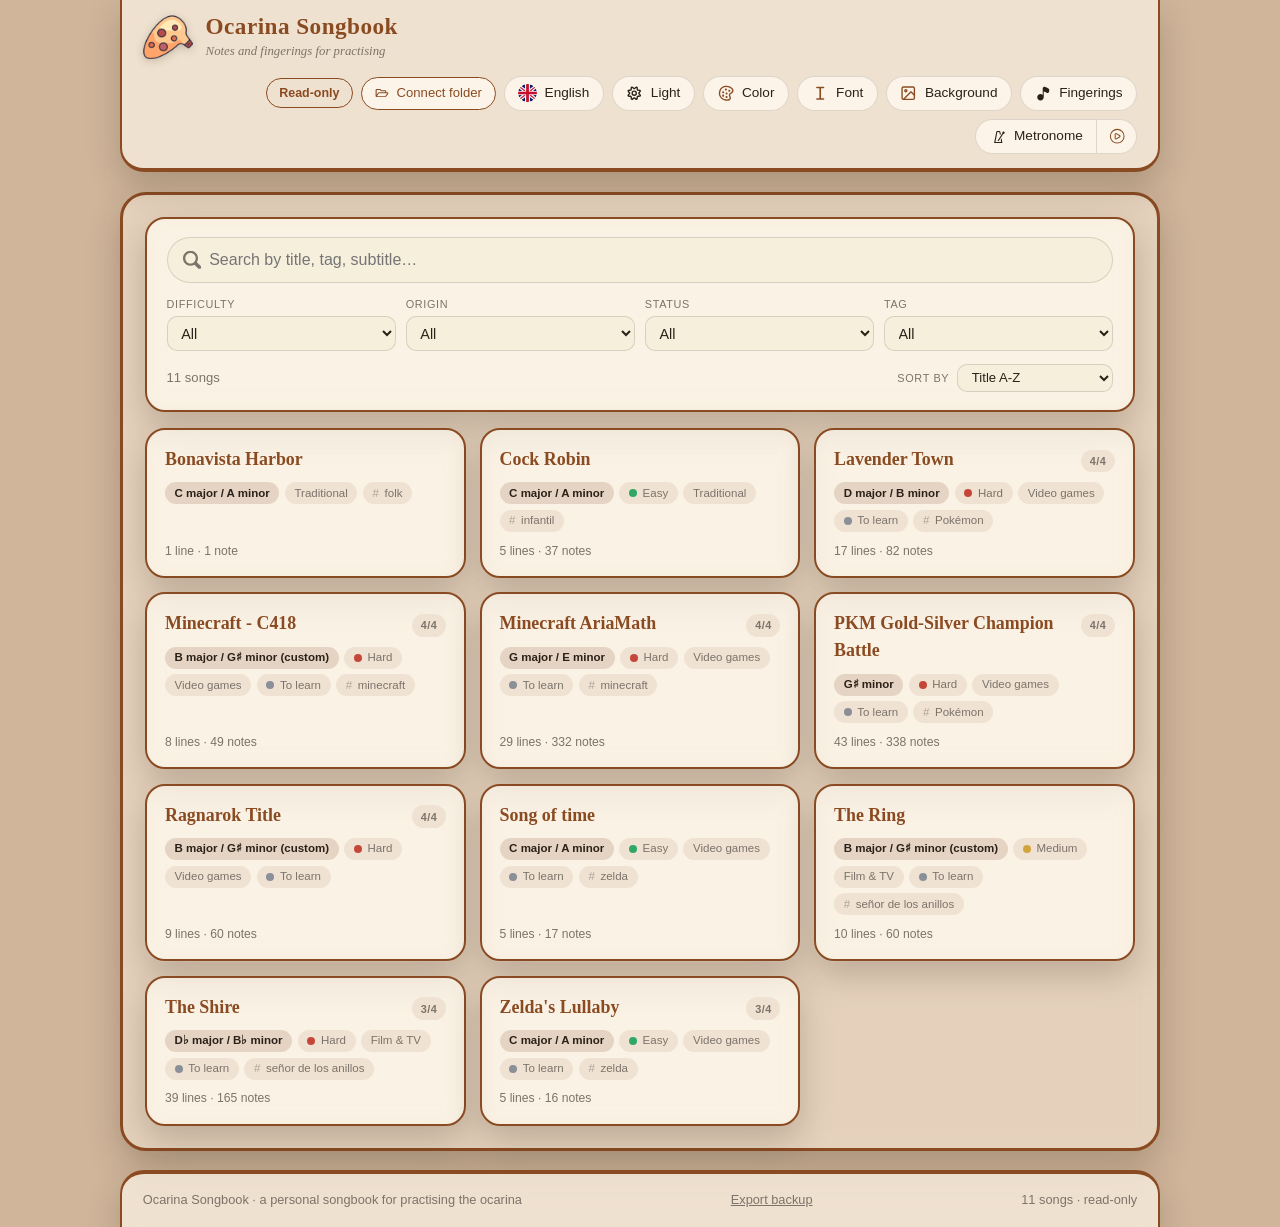
==== index.html @ b165982c "digitation fixed for mid hole notes" ====
<!DOCTYPE html>
<html lang="es" data-view="fingering" data-route="home">
<head>
<meta charset="UTF-8">
<meta name="viewport" content="width=device-width, initial-scale=1.0, viewport-fit=cover">
<meta name="theme-color" content="#3a2a1c">
<title>Ocarina Songbook</title>
<link rel="icon" type="image/png" href="src/img/ocarina_title.png">
<link rel="manifest" href="manifest.webmanifest">
<link rel="apple-touch-icon" href="src/img/apple-touch-icon.png">
<meta name="mobile-web-app-capable" content="yes">
<meta name="apple-mobile-web-app-capable" content="yes">
<meta name="apple-mobile-web-app-title" content="Ocarina">
<link rel="stylesheet" href="css/styles.css?v=c1e2573a">
</head>
<body>
<svg id="fingering-sprite" width="0" height="0" style="position:absolute" aria-hidden="true" focusable="false">
  <defs id="fingering-defs"></defs>
</svg>
<div class="wrap">

  <header class="topbar">
    <a class="brand" href="#/" aria-label="Ocarina Songbook: ir a la lista de canciones">
      <img class="logo" src="src/img/ocarina_title.png" alt="" width="50" height="50">
      <div class="brand-text">
        <h1>Ocarina Songbook</h1>
        <p class="brand-tag">Notas y digitación para practicar</p>
      </div>
    </a>
    <div class="toolbar" hidden>
      <div class="folder-slot" id="folder-slot"></div>
      <button type="button" class="mode-toggle" id="lang-toggle" aria-label="Switch to English" title="Switch to English">
        <img src="src/svg/spain.png" alt="" width="18" height="18"><span>Español</span>
      </button>
      <button type="button" class="mode-toggle" id="mode-toggle" aria-label="Modo oscuro" aria-pressed="false" title="Cambiar entre tema claro y oscuro">
        <span id="mode-icon" data-icon="light_mode"></span><span id="mode-label">Claro</span>
      </button>
      <div class="picker" id="theme-picker">
        <button type="button" aria-label="Color del tema" aria-expanded="false" aria-controls="theme-menu">
          <span data-icon="theme"></span><span>Color</span>
        </button>
        <div class="menu" id="theme-menu" hidden></div>
      </div>
      <div class="picker" id="font-picker">
        <button type="button" aria-label="Fuente" aria-expanded="false" aria-controls="font-menu">
          <span data-icon="font"></span><span>Fuente</span>
        </button>
        <div class="menu" id="font-menu" hidden></div>
      </div>
      <div class="picker" id="background-picker">
        <button type="button" aria-label="Fondo de la página" aria-expanded="false" aria-controls="background-menu">
          <span data-icon="image"></span><span>Fondo</span>
        </button>
        <div class="menu menu--wide" id="background-menu" hidden></div>
      </div>
      <a class="mode-toggle" id="fingering-button" href="#/digitaciones" title="Ver las digitaciones de todas las notas">
        <span data-icon="digitalization"></span><span>Digitaciones</span>
      </a>
      <div class="metro-split">
        <button type="button" class="mode-toggle metro-open" id="metronome-button" aria-label="Abrir el metrónomo" title="Abrir el metrónomo">
          <span data-icon="metronome"></span><span>Metrónomo</span>
        </button>
        <button type="button" class="mode-toggle metro-run" id="metronome-run" aria-label="Iniciar el metrónomo" aria-pressed="false" title="Iniciar el metrónomo">
          <span data-icon="play"></span>
        </button>
      </div>
    </div>
  </header>

  <main class="shell">
    <div class="viewbar no-print">
      <div class="segmented" id="view-switch" role="radiogroup" aria-label="Mostrar las notas como">
        <span class="segmented-thumb" aria-hidden="true"></span>
        <label><input type="radio" name="view" value="names"><span>Nombre</span></label>
        <label><input type="radio" name="view" value="fingering"><span>Digitación</span></label>
        <label><input type="radio" name="view" value="both"><span>Ambas</span></label>
      </div>
    </div>

    <div class="legend">
      <span class="legend-item"><span class="note" data-solfege="Fa">Fa</span> octava media</span>
      <span class="legend-item"><span class="note note--low"><span class="note-label"><span data-solfege="Fa">Fa</span><span class="note-oct">,</span></span></span> grave</span>
      <span class="legend-item"><span class="note note--high"><span class="note-label"><span data-solfege="Fa">Fa</span><span class="note-oct">'</span></span></span> aguda</span>
      <span class="legend-item"><span class="note note--sharp"><span class="note-label"><span data-solfege="Fa">Fa</span><span class="note-acc">&#9839;</span></span></span> sostenido</span>
      <span class="legend-item"><span class="note note--flat"><span class="note-label"><span data-solfege="Si">Si</span><span class="note-acc">&#9837;</span></span></span> bemol</span>
    </div>

    <noscript><p class="empty">Esta página necesita JavaScript para mostrar las canciones.</p></noscript>
    <div class="empty" id="empty" hidden></div>
    <div id="songs"></div>
  </main>

  <footer class="site-footer">
    <span>Ocarina Songbook &middot; cancionero personal para practicar con la ocarina</span>
    <span class="footer-tools no-print">
      <button type="button" class="link-button" id="install-button" title="Instalar la página como una aplicación, para abrirla sin conexión" hidden>Instalar la aplicación</button>
      <button type="button" class="link-button" id="backup-export" title="Guardar todas las canciones y digitaciones en un archivo" hidden>Exportar copia</button>
      <button type="button" class="link-button" id="backup-import" title="Añadir las canciones de una copia guardada" hidden>Importar copia</button>
      <input type="file" id="backup-file" accept="application/json,.json" hidden>
    </span>
    <span id="footer-count"></span>
  </footer>

</div>
<dialog class="dialog" id="confirm-dialog" aria-labelledby="confirm-title">
  <form method="dialog">
    <h2 id="confirm-title" data-role="title"></h2>
    <p data-role="text"></p>
    <div class="dialog-actions">
      <button type="button" class="btn" value="cancel" autofocus>Cancelar</button>
      <button type="button" class="btn btn--danger" value="ok">Aceptar</button>
    </div>
  </form>
</dialog>

<dialog class="dialog dialog--wide" id="key-dialog" aria-labelledby="key-title">
  <form method="dialog" onsubmit="return false">
    <h2 id="key-title" data-role="title"></h2>
    <p data-role="help"></p>
    <div class="key-types" data-role="types" role="group" aria-label="Alteraciones de la canción"></div>
    <p class="key-preview" data-role="preview" role="status"></p>
    <div class="dialog-actions">
      <button type="button" class="btn" data-role="cancel">Cancelar</button>
      <button type="button" class="btn btn--primary" data-role="ok" disabled>Aceptar</button>
    </div>
  </form>
</dialog>

<dialog class="dialog dialog--export" id="export-dialog" aria-label="Exportar la canción"></dialog>

<dialog class="dialog dialog--transpose" id="transpose-dialog" aria-label="Transportar la canción"></dialog>

<dialog class="dialog dialog--import" id="import-dialog" aria-label="Importar un MIDI"></dialog>

<dialog class="dialog dialog--fingering" id="fingering-dialog" aria-label="Editar las digitaciones"></dialog>

<dialog class="dialog dialog--metronome" id="metronome-dialog" aria-label="Metrónomo"></dialog>

<div class="dock-root" id="dock-root"></div>

<div class="toast no-print" id="toast" role="status" hidden></div>

<script src="js/i18n.js?v=a21f2202"></script>
<script src="js/notes.js?v=5ecc671f"></script>
<script src="js/keys.js?v=bfc69fc7"></script>
<script src="js/fingering.js?v=1544949d"></script>
<script src="js/icons.js?v=138fa6bb"></script>
<script src="js/categories.js?v=e4b6179c"></script>
<script src="js/ui.js?v=81b71ef0"></script>
<script src="js/menus.js?v=81224562"></script>
<script src="js/store.js?v=a6adb113"></script>
<script src="js/router.js?v=cafb81aa"></script>
<script src="js/home.js?v=75d3bbf1"></script>
<script src="js/key-dialog.js?v=051c6c0b"></script>
<script src="js/transpose.js?v=ca121f5f"></script>
<script src="js/audio-import.js?v=50b1eca6"></script>
<script src="js/midi-import.js?v=f2ad533b"></script>
<script src="js/pitch.js?v=86aaca49"></script>
<script src="js/metronome.js?v=b88cab87"></script>
<script src="js/audio.js?v=fca93399"></script>
<script src="js/ocarina-image.js?v=23627725"></script>
<script src="js/score-image.js?v=4e587538"></script>
<script src="js/export.js?v=bba5ee3e"></script>
<script src="js/player.js?v=c0f48d0c"></script>
<script src="js/render.js?v=1bc6040a"></script>
<script src="js/editor.js?v=f2659d3b"></script>
<script src="js/folder.js?v=bc073a36"></script>
<script src="js/background.js?v=1efc275c"></script>
<script src="js/preferences.js?v=672522c2"></script>
<script src="js/fingering-editor.js?v=07fadadf"></script>
<script src="js/fingering-page.js?v=284f0e43"></script>
<script src="js/backup.js?v=002a093d"></script>
<script src="js/pwa.js?v=e09ce499"></script>
<script src="js/app.js?v=b48c4c60"></script>
</body>
</html>
---- css/styles.css ----
/* Base tokens (canela + clásica). Everything else is derived from bg/paper/ink/accent,
   so a theme only has to redefine those four. */
:root{
  --bg: #f4ecd8;
  --paper: #fffaf0;
  --ink: #2b2118;
  --accent: #8a4b22;
  --accent-2: #c99a3b;
  --oc-halo: none;
  --danger: #b3261e;
  --low: #3f6f7d;       --low-ink: #fdfdfb;
  --high: #d1a53d;      --high-ink: #3a2a08;
  --flat: #b5502f;      --flat-ink: #fdf3ea;
  --sharp: #4c8a4a;     --sharp-ink: #f3fbf1;
  --font: Georgia, 'Iowan Old Style', 'Palatino Linotype', 'Book Antiqua', serif;
  --sans: -apple-system, BlinkMacSystemFont, 'Segoe UI', Helvetica, Arial, sans-serif;

  --ink-soft: color-mix(in srgb, var(--ink) 62%, var(--paper));
  --mid: color-mix(in srgb, var(--accent) 14%, var(--paper));
  --line: color-mix(in srgb, var(--ink) 14%, transparent);
  --shade: color-mix(in srgb, var(--ink) 22%, transparent);
  --shadow: color-mix(in srgb, var(--ink) 9%, transparent);

  /* The look: a page tinted with the theme colour, and translucent "glass" cards framed in it. */
  --page: color-mix(in srgb, var(--accent) 34%, var(--bg));
  --card: color-mix(in srgb, var(--paper) 64%, transparent);        /* cards */
  --shell: color-mix(in srgb, var(--paper) 42%, transparent);       /* the frame around the content */
  --glass-shadow: 0 14px 34px var(--shade);
  color-scheme: light;
}

/* Colors x modes. A color only redefines bg/paper/ink/accent; the mode rule below adds the
   note colors that need to change on dark. Both are also matched by the picker swatches
   (they carry data-theme and data-mode themselves), hence no :root. */
[data-theme="neutro"]  { --bg:#f5f5f4; --paper:#ffffff; --ink:#1f1f1f; --accent:#2f3b46; }
[data-theme="rojo"]    { --bg:#f8e9e7; --paper:#fff6f4; --ink:#2b1512; --accent:#b3261e; }
[data-theme="amarillo"]{ --bg:#fbf1c7; --paper:#fffbe6; --ink:#2b2410; --accent:#8a6a00; }
[data-theme="verde"]   { --bg:#e6f0e4; --paper:#f6fbf4; --ink:#14261a; --accent:#2e6b3a; }
[data-theme="canela"]  { --bg:#f4ecd8; --paper:#fffaf0; --ink:#2b2118; --accent:#8a4b22; }
[data-theme="morado"]  { --bg:#eee8f6; --paper:#faf7fd; --ink:#211630; --accent:#6a3fa0; }
[data-theme="rosa"]    { --bg:#fbe8f0; --paper:#fff5f9; --ink:#2d1520; --accent:#c2185b; }
[data-theme="azul"]    { --bg:#e5eef9; --paper:#f5f9fe; --ink:#101f33; --accent:#1f5fa8; }

[data-mode="oscuro"]{
  --low:#5b93a4; --low-ink:#0d1a1e; --flat:#d9694a; --flat-ink:#240f07; --sharp:#6db56a; --sharp-ink:#0d1f0c;
  --danger: #ff8a80;
  --shade: rgba(0, 0, 0, .5);
  --shadow: rgba(0, 0, 0, .4);
  --page: color-mix(in srgb, var(--accent) 46%, var(--bg));
  --oc-halo: drop-shadow(0 0 1.2px #fff);   /* keeps the black ocarina outline visible on dark */
  color-scheme: dark;
}
[data-theme="neutro"][data-mode="oscuro"]  { --bg:#0e0e0e; --paper:#1a1a1a; --ink:#ededed; --accent:#e4e4e4; }
[data-theme="rojo"][data-mode="oscuro"]    { --bg:#1c0f0e; --paper:#2a1715; --ink:#f5e3e0; --accent:#ff7b70; }
[data-theme="amarillo"][data-mode="oscuro"]{ --bg:#1b170a; --paper:#29230f; --ink:#f7efcf; --accent:#f0c93a; }
[data-theme="verde"][data-mode="oscuro"]   { --bg:#0d1a11; --paper:#16261b; --ink:#e3f1e5; --accent:#6fcf85; }
[data-theme="canela"][data-mode="oscuro"]  { --bg:#17130f; --paper:#221c16; --ink:#f1e7d3; --accent:#d9925a; }
[data-theme="morado"][data-mode="oscuro"]  { --bg:#16101f; --paper:#21182e; --ink:#eee6f8; --accent:#b48cf0; }
[data-theme="rosa"][data-mode="oscuro"]    { --bg:#1f0f17; --paper:#2d1822; --ink:#fbe6ef; --accent:#f472a8; }
[data-theme="azul"][data-mode="oscuro"]    { --bg:#0d1521; --paper:#152233; --ink:#e2ecf8; --accent:#6aaeee; }

/* Fonts. Also used by the options in the picker. */
[data-font="clasica"]   { --font: Georgia, 'Iowan Old Style', 'Palatino Linotype', 'Book Antiqua', serif;
                          --sans: -apple-system, BlinkMacSystemFont, 'Segoe UI', Helvetica, Arial, sans-serif; }
[data-font="moderna"]   { --font: system-ui, -apple-system, 'Segoe UI', Roboto, Helvetica, Arial, sans-serif;
                          --sans: system-ui, -apple-system, 'Segoe UI', Roboto, Helvetica, Arial, sans-serif; }
[data-font="legible"]   { --font: Verdana, Tahoma, 'DejaVu Sans', sans-serif;
                          --sans: Verdana, Tahoma, 'DejaVu Sans', sans-serif; }
[data-font="manuscrita"]{ --font: 'Segoe Print', 'Bradley Hand', 'Comic Sans MS', 'Comic Neue', cursive;
                          --sans: 'Segoe Print', 'Bradley Hand', 'Comic Sans MS', 'Comic Neue', cursive; }
[data-font="consolas"]  { --font: Consolas, 'Lucida Console', 'DejaVu Sans Mono', ui-monospace, monospace;
                          --sans: Consolas, 'Lucida Console', 'DejaVu Sans Mono', ui-monospace, monospace; }
[data-font="maquina"]   { --font: 'Courier New', ui-monospace, Courier, monospace;
                          --sans: 'Courier New', ui-monospace, Courier, monospace; }

*{ box-sizing: border-box; }

html{ scroll-behavior: smooth; }
@media (prefers-reduced-motion: reduce){ html{ scroll-behavior: auto; } }

body{
  margin: 0;
  min-height: 100vh;
  display: flex;
  flex-direction: column;
  padding: 0 1rem;
  background-color: var(--page);
  color: var(--ink);
  font-family: var(--font);
  line-height: 1.5;
  -webkit-print-color-adjust: exact;
  print-color-adjust: exact;
}

/* The page is a flat colour. If the user picked a background picture (js/background.js) it is laid over
   it on one fixed layer, at the chosen intensity and blur. */
body::before{
  content: "";
  position: fixed;
  inset: -30px;                      /* bleed, so a blurred edge never shows */
  z-index: -1;
  pointer-events: none;
  background: var(--bg-image, none) center / cover no-repeat;
  opacity: var(--bg-opacity, 0);
  filter: blur(var(--bg-blur, 0px));
}
.wrap{
  flex: 1;
  display: flex;
  flex-direction: column;
  width: 100%;
  max-width: 1040px;
  margin: 0 auto;
}

/* Icons (js/icons.js): inline SVGs that take the text colour of whatever holds them. */
.icon{ width: 1.21em; height: 1.21em; flex: none; }
[data-icon]{ display:inline-flex; }
.picker > button [data-icon]{ color: var(--accent); }

/* Theme + font pickers */
.toolbar{
  display:flex;
  flex-wrap: wrap;
  justify-content:flex-end;
  align-items: center;
  gap: .5rem;
  font-family: var(--sans);
  font-size: .85rem;
}

.toolbar[hidden]{ display:none; }

.picker{ position: relative; }

.picker > button,
.mode-toggle{
  display:inline-flex;
  align-items:center;
  gap: .5rem;
  background: color-mix(in srgb, var(--paper) 78%, transparent);
  color: var(--ink);
  border: 1.5px solid var(--line);
  border-radius: 999px;
  padding: .4rem .85rem;
  font: inherit;
  cursor: pointer;
  transition: border-color .15s;
}
.picker > button:hover,
.picker > button[aria-expanded="true"],
.mode-toggle:hover{ border-color: var(--accent); }

.swatch{
  width: 1rem; height: 1rem;
  flex: none;
  border-radius: 50%;
  border: 1px solid var(--line);
  background: linear-gradient(135deg, var(--bg) 50%, var(--accent) 50%);
}

.menu{
  position: absolute;
  top: calc(100% + .4rem);
  right: 0;
  z-index: 10;
  min-width: 11.5rem;
  background: var(--paper);
  border: 2px solid var(--accent);
  border-radius: 16px;
  padding: .35rem;
  box-shadow: 0 8px 24px var(--shade);
}
.menu[hidden]{ display:none; }

.menu button{
  display:flex;
  align-items:center;
  gap: .6rem;
  width: 100%;
  background: none;
  border: 0;
  border-radius: 9px;
  padding: .45rem .6rem;
  color: var(--ink);
  font: inherit;
  text-align: left;
  cursor: pointer;
}
.menu button[data-font]{ font-family: var(--font); }
.menu button:hover{ background: var(--mid); }
.menu button.danger{ color: var(--danger); }
.menu button[aria-pressed="true"]{ background: var(--mid); font-weight: 700; }

a:focus-visible,
button:focus-visible{
  outline: 2px solid var(--accent);
  outline-offset: 2px;
}

.legend{
  padding: .9rem 1.2rem;
  margin-bottom: 1.2rem;
  font-size: .88rem;
  color: var(--ink-soft);
  font-family: var(--sans);
  display:flex;
  flex-wrap: wrap;
  gap: .4rem 1.4rem;
  justify-content: center;
  align-items:center;
}

.legend-item{ display:flex; align-items:center; gap:.45rem; white-space: nowrap; }
.legend .note{ font-size: .85rem; }

.song{
  padding: 1.4rem 1.5rem 1.6rem;
  scroll-margin-top: 1rem;
}

.song-head{
  display:flex;
  align-items:flex-start;
  justify-content:space-between;
  gap: .8rem;
  margin-bottom: .9rem;
}

.song h2{
  margin: 0;
  font-size: 1.35rem;
  color: var(--accent);
  display:flex;
  align-items:baseline;
  gap:.6rem;
  flex-wrap: wrap;
}

.badge{
  font-family: var(--sans);
  font-size: .68rem;
  font-weight: 600;
  text-transform: uppercase;
  letter-spacing: .04em;
  background: var(--mid);
  color: var(--ink-soft);
  padding: .2rem .55rem;
  border-radius: 999px;
}

.row{ margin-top: .5rem; }
.row:first-child{ margin-top: 0; }
.row.has-title{ margin-top: 1rem; }
.row.has-title:first-child{ margin-top: 0; }

.row h3{
  font-family: var(--sans);
  font-size: .78rem;
  text-transform: uppercase;
  letter-spacing: .06em;
  color: var(--ink-soft);
  margin: 0 0 .5rem;
}

.line{
  display:flex;
  flex-wrap: wrap;
  align-items: flex-end;
  gap: .4rem;
}

/* A note is its name with the accidental to its right; octave dots (::before) are decoration. Sharps and
   flats have their own colours (they win over the octave's). */
.note{
  display:inline-flex;
  flex-direction: column;
  align-items:center;
  justify-content:flex-end;
  background: var(--mid);
  color: var(--ink);
  border-radius: 15px;
  min-width: 2.4em;
  padding: 0 .5em .35em;
  font-weight: 700;
  font-size: 1.1rem;
  box-shadow: 0 1px 2px var(--shadow);
}

.note::before{
  content: "\00a0";
  font-size: .62rem;
  line-height: 1;
  height: .8em;
  opacity: .9;
}
.note--high::before{ content: "\2022"; }
.note--high2::before{ content: "\2022\2022"; }

.note-label{ display: inline-flex; align-items: baseline; white-space: nowrap; }
.note-acc{
  font-size: 1em;
  line-height: 1;
  margin-left: .05em;
}

button.note{
  border: 0;
  font-family: inherit;
  cursor: pointer;
}

/* Notes that have a fingering diagram hold both the diagram and the name; html[data-view] picks
   what shows: "names" (the plain chip), "fingering" (diagram only) or "both". */
.note--oc .ocarina{ display: none; width: 4em; height: auto; }

[data-view="fingering"] .note--oc,
[data-view="both"] .note--oc{ padding: 0; background: none; box-shadow: none; }
[data-view="fingering"] .note--oc .ocarina,
[data-view="both"] .note--oc .ocarina{ display: block; }
[data-view="fingering"] .note--oc .note-name{ display: none; }
[data-view="both"] .note--oc .note-name{
  margin-top: .1rem;
  font-family: var(--sans);
  font-size: .78rem;
  line-height: 1.2;
  color: var(--ink-soft);
}

.note--low{ background: var(--low); color: var(--low-ink); }
.note--high{ background: var(--high); color: var(--high-ink); }
.note--high2{ background: var(--high); color: var(--high-ink); }      /* only in old songs: not offered any more */
.note--flat{ background: var(--flat); color: var(--flat-ink); }
.note--sharp{ background: var(--sharp); color: var(--sharp-ink); }

.tbd{
  font-family: var(--sans);
  font-style: normal;
  font-size: .85rem;
  color: var(--ink-soft);
  background: var(--mid);
  display:inline-block;
  padding: .35rem .8rem;
  border-radius: 999px;
}

/* ---- Buttons, fields ---------------------------------------------------------------------- */
.btn{
  display:inline-flex;
  align-items:center;
  gap: .4rem;
  padding: .35rem .8rem;
  border: 1.5px solid var(--line);
  border-radius: 999px;
  background: color-mix(in srgb, var(--paper) 78%, transparent);
  color: var(--ink);
  font: inherit;
  font-family: var(--sans);
  font-size: .82rem;
  white-space: nowrap;
  cursor: pointer;
  transition: border-color .15s;
}
.btn:hover:not(:disabled){ border-color: var(--accent); }
.btn:disabled{ opacity: .45; cursor: default; }
.btn--sm{ padding: .25rem .65rem; font-size: .76rem; }
.btn--ghost{ background: transparent; color: var(--ink-soft); }
.btn--primary{ background: var(--accent); border-color: var(--accent); color: var(--paper); }
.btn--danger{ color: var(--danger); }
.btn--danger:hover:not(:disabled){ border-color: var(--danger); }

.input{
  width: 100%;
  padding: .45rem .6rem;
  border: 1px solid var(--line);
  border-radius: 10px;
  background: color-mix(in srgb, var(--bg) 72%, transparent);
  color: var(--ink);
  font: inherit;
  font-family: var(--sans);
  font-size: .9rem;
}
.input:focus-visible{ outline: 2px solid var(--accent); outline-offset: 1px; }
.input--title{ font-family: var(--font); font-size: 1.2rem; font-weight: 700; color: var(--accent); }
.input--sub{ padding: .3rem .55rem; font-size: .8rem; }

/* ---- Song editor -------------------------------------------------------------------------- */
.song--editing{ border-width: 3px; }

.edit-head{
  display:grid;
  grid-template-columns: 1fr 8rem 7rem;
  gap: .6rem;
}
.field{
  display:grid;
  gap: .25rem;
  font-family: var(--sans);
  font-size: .68rem;
  text-transform: uppercase;
  letter-spacing: .06em;
  color: var(--ink-soft);
}
.edit-actions{ display:flex; justify-content:flex-end; margin: .5rem 0 .2rem; }

.eline{
  margin-top: .6rem;
  padding: .55rem .7rem .7rem;
  border: 1px dashed var(--line);
  border-radius: 12px;
  cursor: text;
}
.eline.is-active{
  border: 1px solid var(--accent);
  background: color-mix(in srgb, var(--accent) 6%, transparent);
}
.eline-top{ display:flex; align-items:center; gap: .5rem; }
.eline-notes{
  display:flex;
  flex-wrap: wrap;
  align-items: flex-end;
  gap: .5rem .4rem;
  min-height: 2.8rem;
  padding-top: .55rem;
}

.ec{ position: relative; display:inline-flex; }
.ec-x{
  position: absolute;
  top: -9px;
  right: -9px;
  z-index: 1;
  display:grid;
  place-items:center;
  width: 22px;
  height: 22px;
  padding: 0;
  border: 0;
  border-radius: 50%;
  background: var(--paper);
  color: var(--ink-soft);
  cursor: pointer;
}
.ec-x .icon{ width: 100%; height: 100%; }
.ec-x:hover{ color: var(--danger); }
@media (pointer: coarse){ .ec-x{ width: 29px; height: 29px; top: -11px; right: -11px; } }

.caret{
  align-self: stretch;
  width: 2px;
  min-height: 2.2rem;
  border-radius: 1px;
  background: var(--accent);
  animation: caret-blink 1.1s steps(1) infinite;
}
@keyframes caret-blink{ 50%{ opacity: 0; } }
@media (prefers-reduced-motion: reduce){ .caret{ animation: none; } }

.hint{ align-self:center; font-family: var(--sans); font-size: .8rem; color: var(--ink-soft); }
.eline:not(.is-active) .hint--on,
.eline.is-active .hint--off{ display:none; }

/* ---- Note palette ------------------------------------------------------------------------- */
.dock{
  position: sticky;
  bottom: .6rem;
  z-index: 5;
  margin-top: 1.1rem;
  padding: .7rem .8rem;
  border: 2px solid var(--accent);
  border-radius: 18px;
  background: color-mix(in srgb, var(--paper) 90%, transparent);
  -webkit-backdrop-filter: blur(12px);
  backdrop-filter: blur(12px);
  box-shadow: var(--glass-shadow);
  font-family: var(--sans);
}
.dock-head{ display:flex; flex-wrap: wrap; align-items:center; gap: .4rem; }
.dock-title{
  margin-right: auto;
  font-size: .72rem;
  text-transform: uppercase;
  letter-spacing: .06em;
  color: var(--ink-soft);
}
.dock-status{ margin: .5rem 0 0; font-size: .72rem; color: var(--ink-soft); }
.dock-status.is-error{ color: var(--danger); }

.pal{ display:grid; gap: .45rem; margin-top: .65rem; }
.pal-row{ display:grid; grid-template-columns: 5.4rem 1fr; align-items:center; gap: .5rem; }
.pal-label{ font-size: .72rem; color: var(--ink-soft); }
.pal-notes{ display:flex; flex-wrap: wrap; gap: .35rem; }
.pal-notes .note{ font-size: 1rem; padding-top: .15em; }

/* ---- Page furniture ----------------------------------------------------------------------- */
.add-song{
  display:flex;
  align-items:center;
  justify-content:center;
  gap: .5rem;
  width: 100%;
  margin: 0 0 .9rem;
  padding: 1rem;
  border: 2px dashed color-mix(in srgb, var(--accent) 75%, transparent);
  border-radius: 18px;
  background: color-mix(in srgb, var(--paper) 30%, transparent);
  color: var(--ink-soft);
  font-family: var(--sans);
  font-size: .95rem;
  cursor: pointer;
  transition: border-color .15s, color .15s;
}
.add-song:hover{ border-color: var(--accent); color: var(--accent); }

.empty{ text-align:center; color: var(--ink-soft); }
.empty p{ margin: 0 0 1rem; font-style: italic; }

.dialog{
  width: min(26rem, calc(100vw - 2rem));
  padding: 0;
  border: 3px solid var(--accent);
  border-radius: 22px;
  background: var(--paper);
  color: var(--ink);
  font-family: var(--sans);
  box-shadow: 0 16px 48px rgba(0, 0, 0, .45);
}
.dialog::backdrop{ background: rgba(0,0,0,.5); }
.dialog form{ padding: 1.2rem 1.3rem; }
.dialog h2{ margin: 0 0 .5rem; font-family: var(--font); font-size: 1.1rem; color: var(--accent); }
.dialog p{ margin: 0 0 1.1rem; font-size: .9rem; color: var(--ink-soft); }
.dialog-actions{ display:flex; justify-content:flex-end; gap: .5rem; }

.toast{
  position: fixed;
  top: 1rem;
  left: 50%;
  z-index: 30;
  display:flex;
  align-items:center;
  gap: .9rem;
  max-width: calc(100vw - 2rem);
  padding: .6rem 1rem;
  transform: translateX(-50%);
  border: 2px solid var(--accent);
  border-radius: 14px;
  background: var(--ink);
  color: var(--paper);
  font-family: var(--sans);
  font-size: .85rem;
  box-shadow: 0 8px 24px rgba(0,0,0,.3);
}
.toast[hidden]{ display:none; }
.toast button{
  display:inline-flex;
  align-items:center;
  gap: .35rem;
  padding: 0;
  border: 0;
  background: none;
  color: inherit;
  font: inherit;
  font-weight: 700;
  text-decoration: underline;
  cursor: pointer;
}

@media (max-width: 480px){
  .edit-head{ grid-template-columns: 1fr; }
  .pal-row{ grid-template-columns: 1fr; gap: .2rem; }
}

/* ---- Notes / fingering switch ------------------------------------------------------------- */
/* Sticks to the top while scrolling so it is always at hand. */
.viewbar{
  position: sticky;
  top: .6rem;
  z-index: 6;
  display:flex;
  justify-content:center;
  margin-bottom: 1.2rem;
  pointer-events: none;
}

.segmented{
  position: relative;
  display:grid;
  grid-template-columns: repeat(3, 1fr);
  padding: 3px;
  border: 2px solid var(--accent);
  border-radius: 999px;
  background: color-mix(in srgb, var(--paper) 88%, transparent);
  -webkit-backdrop-filter: blur(10px);
  backdrop-filter: blur(10px);
  box-shadow: 0 4px 16px var(--shade);
  font-family: var(--sans);
  font-size: .82rem;
  pointer-events: auto;
}

.segmented-thumb{
  position: absolute;
  top: 3px;
  bottom: 3px;
  left: 3px;
  width: calc((100% - 6px) / 3);
  border-radius: 999px;
  background: var(--accent);
  transition: transform .28s cubic-bezier(.4, 0, .2, 1);
}
[data-view="names"] .segmented-thumb{ transform: translateX(0); }
[data-view="fingering"] .segmented-thumb{ transform: translateX(100%); }
[data-view="both"] .segmented-thumb{ transform: translateX(200%); }
@media (prefers-reduced-motion: reduce){ .segmented-thumb{ transition: none; } }

.segmented label{
  position: relative;
  z-index: 1;
  display:grid;
  place-items:center;
  padding: .4rem 1rem;
  border-radius: 999px;
  color: var(--ink-soft);
  white-space: nowrap;
  cursor: pointer;
  transition: color .2s;
}
.segmented label:hover{ color: var(--ink); }
.segmented label:has(input:checked){ color: var(--paper); }
.segmented label:has(input:focus-visible){ outline: 2px solid var(--accent); outline-offset: 2px; }
.segmented input{ position: absolute; inset: 0; margin: 0; opacity: 0; cursor: pointer; }

@media (max-width: 480px){
  .segmented label{ padding: .4rem .7rem; }
}

/* ---- Songs folder status ------------------------------------------------------------------ */
.folder-slot{ display:flex; align-items:center; }
.folder-btn{ border-color: var(--accent); color: var(--accent); }
.folder-btn.is-alert{ background: var(--accent); color: var(--paper); }
.folder-pill{
  display:inline-flex;
  align-items:center;
  gap: .45rem;
  padding: .3rem .75rem;
  border: 1px solid var(--line);
  border-radius: 999px;
  background: transparent;
  font: inherit;
  font-size: .78rem;
  color: var(--ink-soft);
  cursor: pointer;
}
.folder-pill:hover{ border-color: var(--accent); color: var(--ink); }
.folder-pill .icon{ color: #2fa866; }

/* ---- Home: search, filters and the song list ---------------------------------------------- */
[hidden]{ display: none !important; }

/* The legend and the notes/fingering switch only make sense next to notes. */
[data-route="home"] .viewbar,
[data-route="home"] .legend,
[data-route="fingerings"] .viewbar,
[data-route="fingerings"] .legend{ display: none; }

.filters{ display:grid; grid-template-columns: minmax(0, 1fr); gap: .8rem; margin-bottom: 1rem; padding: 1.1rem 1.2rem; }
.filters .field, .filters .input{ min-width: 0; }
.search{ position: relative; }
.search .icon{
  position: absolute;
  left: 1rem;
  top: 50%;
  width: 1.155rem;
  height: 1.155rem;
  transform: translateY(-50%);
  color: var(--ink-soft);
  pointer-events: none;
}
.search .input{ padding: .65rem .9rem .65rem 2.6rem; border-radius: 999px; font-size: 1rem; }
.filter-row{
  display:grid;
  grid-template-columns: repeat(auto-fit, minmax(8rem, 1fr));
  gap: .6rem;
}
.filters-foot{ display:flex; align-items:center; justify-content:space-between; gap: .6rem; min-height: 1.8rem; }
.filters-actions{ display:flex; align-items:center; flex-wrap: wrap; justify-content:flex-end; gap: .6rem; }
.field--inline{ display:flex; align-items:center; gap: .5rem; }
.field--inline .input{ width: auto; padding: .3rem .6rem; font-size: .82rem; }
.results{ margin: 0; font-family: var(--sans); font-size: .82rem; color: var(--ink-soft); }

.song-list{
  display:grid;
  grid-template-columns: repeat(auto-fill, minmax(16rem, 1fr));
  gap: .9rem;
}
.nomatch{ grid-column: 1 / -1; margin: 1.5rem 0; text-align:center; color: var(--ink-soft); font-style: italic; }

.card{
  position: relative;
  display:flex;
  flex-direction: column;
  gap: .6rem;
  padding: 1rem 1.1rem;
  color: inherit;
  text-decoration: none;
  transition: box-shadow .18s, transform .18s;
}
.card:hover{
  transform: translateY(-2px);
  box-shadow: 0 20px 40px var(--shade);
}
.card-link{ color: inherit; text-decoration: none; }
.card-link::after{ content: ""; position: absolute; inset: 0; border-radius: inherit; }
.card-link:focus-visible{ outline: none; }
.card-link:focus-visible::after{ outline: 2px solid var(--accent); outline-offset: 2px; }
.card:has(.card-delete:hover){ border-color: var(--danger); }

/* Edit and Delete on the song page: kept apart so one can't be hit by mistake for the other. */
.song-actions{ display:flex; align-items:center; gap: .6rem; }
.card-foot{ display:flex; flex-direction: column; align-items: stretch; gap: .6rem; margin-top: auto; }
.card-actions{ display:flex; flex-wrap: wrap; align-items:center; gap: .4rem; }
.card-actions .btn{ flex: 1 1 auto; justify-content: center; }
.card-edit, .card-delete{ position: relative; z-index: 1; }
.card-head{ display:flex; align-items:baseline; justify-content:space-between; gap: .6rem; }
.card h2{ margin: 0; font-size: 1.12rem; color: var(--accent); }
.card-meta{ margin: 0; font-family: var(--sans); font-size: .76rem; color: var(--ink-soft); }
@media (prefers-reduced-motion: reduce){ .card{ transition: none; } .card:hover{ transform: none; } }

/* ---- Category and tag chips --------------------------------------------------------------- */
.tags{ display:flex; flex-wrap: wrap; gap: .35rem; }
.song .tags{ margin: -.4rem 0 .9rem; }

.tag{
  display:inline-flex;
  align-items:center;
  gap: .35rem;
  padding: .15rem .6rem;
  border-radius: 999px;
  background: var(--mid);
  color: var(--ink-soft);
  font-family: var(--sans);
  font-size: .72rem;
  line-height: 1.5;
}
.tag--difficulty::before,
.tag--status::before{
  content: "";
  width: .5rem;
  height: .5rem;
  border-radius: 50%;
  background: var(--dot, var(--ink-soft));
}
.tag--facil, .tag--dominada{ --dot: #2fa866; }
.tag--media, .tag--aprendiendo{ --dot: #d1a53d; }
.tag--dificil{ --dot: #c5473a; }
.tag--por-aprender{ --dot: #8a8f98; }
.tag--free::before{ content: "#"; opacity: .55; }

/* ---- Song page ---------------------------------------------------------------------------- */
.back{
  display:inline-flex;
  align-items:center;
  gap: .35rem;
  margin-bottom: .8rem;
  font-family: var(--sans);
  font-size: .85rem;
  color: var(--ink-soft);
  text-decoration: none;
}
.back:hover{ color: var(--accent); }

.meta-grid{
  display:grid;
  grid-template-columns: repeat(auto-fit, minmax(9.5rem, 1fr));
  gap: .6rem;
  margin-top: .6rem;
}
.field .tags-edit{
  display:flex;
  flex-wrap: wrap;
  align-items:center;
  gap: .4rem;
  text-transform: none;
  letter-spacing: 0;
}
.tags-field, .field:has(.tags-edit){ margin-top: .6rem; }
.tag-input{ flex: 1 1 10rem; width: auto; min-width: 8rem; }
.tag--edit{ padding-right: .25rem; }
.tag-x{
  display:grid;
  place-items:center;
  width: 1.265rem;
  height: 1.265rem;
  padding: 0;
  border: 0;
  border-radius: 50%;
  background: transparent;
  color: inherit;
  cursor: pointer;
}
.tag-x .icon{ width: 100%; height: 100%; }
.tag-x:hover{ color: var(--danger); }

/* ---- Page frame: top bar, framed content, footer ------------------------------------------ */
/* Glass card: translucent, blurred, framed in the theme colour. Everything that is a "card" shares it. */
.card, .song, .legend, .filters, .topbar, .site-footer, .shell{
  border: 2px solid var(--accent);
  background: var(--card);
  -webkit-backdrop-filter: blur(10px) saturate(1.15);
  backdrop-filter: blur(10px) saturate(1.15);
  box-shadow: var(--glass-shadow);
}
.card, .song, .legend, .filters{ border-radius: 20px; }

.topbar{
  /* Its backdrop blur makes it a stacking context of its own, so it must sit above the content
     frame for the Color / Fuente menus that hang out of it to overlap the cards. */
  position: relative;
  z-index: 20;
  display:flex;
  flex-wrap: wrap;
  align-items:center;
  justify-content:space-between;
  gap: .8rem 1.4rem;
  padding: .8rem 1.3rem .9rem;
  border-top: 0;
  border-bottom-width: 4px;
  border-radius: 0 0 24px 24px;
}
.brand{ display:flex; align-items:center; gap: .8rem; color: inherit; text-decoration: none; }
.brand:focus-visible{ outline: 2px solid var(--accent); outline-offset: 4px; border-radius: 12px; }
.logo{ width: 50px; height: 50px; flex: none; filter: drop-shadow(0 2px 4px var(--shade)); }
.brand-text h1{
  margin: 0;
  font-size: 1.45rem;
  line-height: 1.1;
  letter-spacing: .02em;
  color: var(--accent);
}
.brand-tag{ margin: .15rem 0 0; font-size: .8rem; font-style: italic; color: var(--ink-soft); }

.shell{
  flex: 1 0 auto;
  margin: 1.2rem 0;
  padding: 1.4rem;
  border-width: 3px;
  border-radius: 26px;
  background: var(--shell);
}

.site-footer{
  display:flex;
  flex-wrap: wrap;
  align-items:center;
  justify-content:space-between;
  gap: .3rem 1rem;
  padding: 1rem 1.3rem 1.1rem;
  border-bottom: 0;
  border-top-width: 4px;
  border-radius: 24px 24px 0 0;
  font-family: var(--sans);
  font-size: .8rem;
  color: var(--ink-soft);
}

@media (max-width: 640px){
  body{ padding: 0 .55rem; }
  .topbar{ padding: .7rem .9rem .8rem; border-radius: 0 0 20px 20px; }
  .brand-text h1{ font-size: 1.2rem; }
  .brand-tag{ display: none; }
  .logo{ width: 42px; height: 42px; }
  .shell{ padding: .8rem; border-radius: 20px; margin: .9rem 0; }
  .song{ padding: 1.1rem 1rem 1.3rem; }
  .site-footer{ justify-content: center; text-align: center; }
}

/* On a phone the toolbar keeps only its icons, so it fits on the same row as the logo. */
@media (max-width: 560px){
  .picker > button > span:not([data-icon]),
  .mode-toggle > span:not([data-icon]){ display: none; }
  .picker > button, .mode-toggle{ padding: .5rem .65rem; }
  .filters{ padding: .9rem; }
  .filters-foot{ flex-wrap: wrap; }
  .filters-actions{ width: 100%; flex-wrap: nowrap; justify-content: space-between; }
  .field--inline{ flex: 1; min-width: 0; }
  .field--inline .input{ flex: 1; min-width: 0; }
}

/* ---- Print: just the song, on plain paper ------------------------------------------------- */
@media print{
  :root[data-theme]{
    color-scheme: light;
    --bg:#fff; --paper:#fff; --ink:#2b2118; --accent:#8a4b22; --page:#fff;
    --low:#3f6f7d; --low-ink:#fdfdfb; --flat:#b5502f; --flat-ink:#fdf3ea; --sharp:#4c8a4a; --sharp-ink:#f3fbf1;
  }
  body{ padding: 0; background: none; display: block; }
  body::before{ display: none; }
  .topbar, .site-footer, .toolbar, .filters, .back, .no-print{ display: none !important; }
  .shell, .card, .song, .legend{
    border-color: #ccc;
    background: none;
    box-shadow: none;
    -webkit-backdrop-filter: none;
    backdrop-filter: none;
  }
  .shell{ margin: 0; padding: 0; border: 0; }
  .song{ break-inside: avoid; }
}

/* ---- Background picker (js/background.js) ------------------------------------------------- */
.menu--wide{ width: min(25rem, calc(100vw - 2rem)); padding: .8rem; }
.bg-title{ margin: 0 0 .6rem; font-family: var(--sans); font-size: .72rem; font-weight: 700; letter-spacing: .06em; text-transform: uppercase; color: var(--ink-soft); }
.bg-grid{
  display:grid;
  grid-template-columns: repeat(auto-fill, minmax(6.4rem, 1fr));
  gap: .5rem;
  max-height: 15.5rem;
  overflow-y: auto;
  padding: 3px;                       /* room for the selection ring */
}
.menu .bg-tile{
  position: relative;
  display:block;
  width: 100%;
  aspect-ratio: 16 / 10;
  padding: 0;
  border: 2px solid var(--line);
  border-radius: 12px;
  background: var(--mid) center / cover no-repeat;
  overflow: hidden;
  cursor: pointer;
}
.menu .bg-tile:hover{ border-color: var(--accent); }
.menu .bg-tile.is-selected{ border-color: var(--accent); box-shadow: 0 0 0 3px color-mix(in srgb, var(--accent) 45%, transparent); }
.menu .bg-tile--flat{ background: var(--page); }
.menu .bg-tile.is-broken{ background: repeating-linear-gradient(45deg, var(--mid), var(--mid) 6px, transparent 6px, transparent 12px); }
.bg-tile-label{
  position: absolute;
  inset: auto 0 0 0;
  padding: .15rem .4rem;
  overflow: hidden;
  background: color-mix(in srgb, #000 62%, transparent);
  color: #fff;
  font-family: var(--sans);
  font-size: .68rem;
  text-align: left;
  text-overflow: ellipsis;
  white-space: nowrap;
}
.bg-note{ margin: .7rem 0 0; font-family: var(--sans); font-size: .78rem; color: var(--ink-soft); }
.bg-controls{ display:grid; gap: .4rem; margin-top: .8rem; }
.bg-slider{
  display:grid;
  grid-template-columns: 5.6rem 1fr 3rem;
  align-items:center;
  gap: .6rem;
  font-family: var(--sans);
  font-size: .78rem;
  color: var(--ink-soft);
}
.bg-slider input{ width: 100%; accent-color: var(--accent); }
.bg-slider output{ text-align: right; font-variant-numeric: tabular-nums; }
.bg-actions{ display:flex; justify-content:flex-end; margin-top: .8rem; }

@media (max-width: 640px){
  /* On a phone the menu spans the top bar instead of hanging from its (off-centre) button. */
  #background-picker{ position: static; }
  #background-menu{ left: .6rem; right: .6rem; width: auto; }
}

/* ---- Note values, rests and playback ------------------------------------------------------ */
.note{ position: relative; }

/* Length in beats, shown only when it isn't a plain quarter note. */
.note-dur{
  position: absolute;
  bottom: -16px;                /* bottom right: the top corners belong to the remove button */
  right: -10px;
  z-index: 1;
  display: inline-flex;
  align-items: center;
  justify-content: center;
  box-sizing: border-box;
  width: 1.7rem;                /* a circle, whatever the text */
  height: 1.7rem;
  padding: 0;
  border-radius: 50%;
  background: var(--accent);
  color: var(--paper);
  font: 800 .88rem/1 var(--sans);
  white-space: nowrap;
  box-shadow: 0 1px 3px rgba(0, 0, 0, .35);
}

/* A diagonal fraction: numerator raised, denominator lowered, tucked around a slash. */
.frac-n, .frac-d{ font-size: .88em; }
.frac-n{ transform: translateY(-.24em); }
.frac-d{ transform: translateY(.26em); }
.frac-s{ margin: 0 -.1em; font-size: 1.05em; font-weight: 400; }

.note--rest{
  min-width: 2.4em;
  border: 2px dashed var(--line);
  background: transparent;
  box-shadow: none;
  color: var(--ink-soft);
}

.rows .note{ cursor: pointer; }

/* The note that is sounding, and the note the editor's duration buttons are acting on. */
.note.is-playing{
  border-radius: 12px;
  outline: 3px solid var(--accent);
  outline-offset: 3px;
  transform: scale(1.07);
}
.ec.is-selected .note{ border-radius: 17px; outline: 2px solid var(--accent); outline-offset: 2px; }
@media (prefers-reduced-motion: no-preference){ .note{ transition: transform .12s; } }

/* Note-value buttons in the editor's palette */
.dur-row{ gap: .3rem; }
.dur-btn{
  display: grid;
  justify-items: center;
  gap: .05rem;
  min-width: 3.7rem;
  padding: .3rem .5rem;
  border: 1.5px solid var(--line);
  border-radius: 12px;
  background: color-mix(in srgb, var(--paper) 78%, transparent);
  color: var(--ink);
  font-family: var(--sans);
  cursor: pointer;
}
.dur-btn:hover{ border-color: var(--accent); }
.dur-val{ font-size: 1.05rem; font-weight: 700; line-height: 1.1; }
.dur-name{ font-size: .62rem; color: var(--ink-soft); }
.dur-btn[aria-pressed="true"]{ background: var(--accent); border-color: var(--accent); color: var(--paper); }
.dur-btn[aria-pressed="true"] .dur-name{ color: inherit; opacity: .85; }

/* Player bar: play / pause / stop, speed, volume, repeat. Sticks under the notes/fingering switch. */
.player{
  position: sticky;
  top: 4.4rem;
  z-index: 6;
  display: flex;
  flex-wrap: wrap;
  align-items: center;
  gap: .5rem .9rem;
  margin: 0 0 1rem;
  padding: .5rem .9rem;
  border: 2px solid var(--accent);
  border-radius: 24px;
  background: color-mix(in srgb, var(--paper) 88%, transparent);
  -webkit-backdrop-filter: blur(10px);
  backdrop-filter: blur(10px);
  box-shadow: var(--glass-shadow);
  font-family: var(--sans);
}
.player-play, .player-stop{
  display: grid;
  place-items: center;
  padding: 0;
  border: 0;
  background: none;
  cursor: pointer;
}
.player-play{ color: var(--accent); }
.player-stop{ color: var(--ink-soft); }
.player-stop:disabled{ opacity: .4; cursor: default; }
.player-play .icon, .player-stop .icon{ width: 2.5rem; height: 2.5rem; }
.player-play:hover, .player-stop:hover:not(:disabled){ color: var(--ink); }
.player-tempo{ font-size: .78rem; font-weight: 700; color: var(--ink-soft); }
.player-field{ display: flex; align-items: center; gap: .4rem; font-size: .75rem; color: var(--ink-soft); }
.input--mini{ width: auto; padding: .2rem .4rem; font-size: .78rem; }
.player-volume input{ width: 6.5rem; accent-color: var(--accent); }
.player-loop[aria-pressed="true"]{ background: var(--accent); border-color: var(--accent); color: var(--paper); }

@media (max-width: 640px){
  .player{ gap: .4rem .7rem; padding: .45rem .7rem; }
  .player-volume input{ width: 5rem; }
}

/* ---- Key signature -------------------------------------------------------------------------- */
.dialog--wide{ width: min(38rem, calc(100vw - 2rem)); }
.key-types{ display: flex; flex-wrap: wrap; gap: .5rem; margin: .2rem 0 .9rem; }
.key-opt{ white-space: normal; text-align: center; }
.key-opt .dur-val{ font-size: 1.1rem; }
.key-preview{ min-height: 3.2em; margin: 0 0 1rem; font-size: .85rem; }

.badge--key{ background: var(--accent); color: var(--paper); }
.tag--key{ background: color-mix(in srgb, var(--accent) 22%, var(--paper)); color: var(--ink); font-weight: 700; }
.dock-key{ font-family: var(--sans); font-size: .78rem; font-weight: 700; color: var(--accent); }

.key-button{ display: flex; align-items: center; gap: .6rem; text-align: left; cursor: pointer; }
.key-name{ font-weight: 700; }
.key-acc{ color: var(--ink-soft); font-size: .8rem; }
.key-change{ display: inline-flex; align-items: center; gap: .3rem; margin-left: auto; color: var(--accent); font-size: .8rem; }
.pal-empty{ font-family: var(--sans); font-size: .8rem; font-style: italic; color: var(--ink-soft); align-self: center; }

/* The way out of the editor: set apart from the tool buttons, and the only filled one. */
.dock-finish{
  display:inline-flex;
  align-items:center;
  gap: .5rem;
  margin-left: auto;
  padding-left: .75rem;
  border-left: 2px solid var(--line);
}
.btn--done{
  padding: .5rem 1.35rem;
  border: 0;
  background: var(--accent);
  color: var(--paper);
  font-size: .95rem;
  font-weight: 700;
  letter-spacing: .02em;
  box-shadow: 0 3px 8px rgba(0,0,0,.28);
  transition: transform .12s, box-shadow .12s;
}
.btn--done:hover:not(:disabled){
  transform: translateY(-1px);
  box-shadow: 0 5px 12px rgba(0,0,0,.34);
}
.btn--done:active:not(:disabled){ transform: translateY(0); }
.btn--done .icon{ width: 1.3em; height: 1.3em; }

/* The "i" that explains the keyboard shortcuts. */
.dock-title{ margin-right: 0; }
.dock-key{ margin-right: auto; }
.info-tip{
  position: relative;
  display: inline-flex;
  align-items: center;
  color: var(--ink-soft);
  border-radius: 50%;
  cursor: help;
}
.info-tip .icon{ width: 1.35rem; height: 1.35rem; }
.info-tip:hover, .info-tip:focus-visible{ color: var(--accent); }
.info-pop{
  position: absolute;
  left: 0;
  bottom: calc(100% + .6rem);
  z-index: 30;
  display: none;
  width: min(24rem, calc(100vw - 2.5rem));
  padding: .8rem .95rem;
  border: 2px solid var(--accent);
  border-radius: 14px;
  background: var(--paper);
  color: var(--ink);
  box-shadow: var(--glass-shadow);
  font-family: var(--sans);
  font-size: .78rem;
  line-height: 1.35;
  text-align: left;
  cursor: default;
}
.info-tip.is-below .info-pop{ bottom: auto; top: calc(100% + .6rem); }
.info-tip:hover .info-pop, .info-tip:focus .info-pop, .info-tip:focus-within .info-pop{ display: block; }
.info-pop strong{ display: block; margin-bottom: .45rem; font-size: .8rem; color: var(--accent); }
.info-pop dl{ display: grid; grid-template-columns: max-content 1fr; gap: .25rem .8rem; margin: 0; }
.info-pop dt{ font-weight: 700; white-space: nowrap; }
.info-pop dd{ margin: 0; color: var(--ink-soft); }

/* Lines: number handle, tools, and the bar that shows where a dragged line will land. */
.eline-num{
  flex: none;
  display: inline-flex;
  align-items: center;
  justify-content: center;
  min-width: 1.7rem;
  height: 1.7rem;
  padding: 0 .35rem;
  border-radius: 999px;
  background: var(--mid);
  color: var(--ink-soft);
  font-family: var(--sans);
  font-size: .78rem;
  font-weight: 700;
  cursor: grab;
  user-select: none;
}
.eline-num:active{ cursor: grabbing; }
.eline.is-active .eline-num{ background: var(--accent); color: var(--paper); }
.eline-tools{ display: inline-flex; align-items: center; gap: .15rem; margin-left: auto; }
.eline-top{ flex-wrap: wrap; row-gap: .35rem; }
.eline-top .input--sub{ flex: 1 1 9rem; min-width: 0; }
.btn--icon{ padding: .3rem; }
.btn--icon .icon{ width: 1.15em; height: 1.15em; }
.eline.is-dragging{ opacity: .4; }
.eline.drop-before{ box-shadow: 0 -4px 0 -1px var(--accent); }
.eline.drop-after{ box-shadow: 0 4px 0 -1px var(--accent); }

/* ---- Metronome ----------------------------------------------------------------------------- */
.dialog--metronome{ width: min(25rem, calc(100vw - 2rem)); }
.metro-display{ display: flex; align-items: center; justify-content: space-between; gap: .8rem; margin: .4rem 0 .8rem; }
.metro-center{ display: flex; flex-direction: column; align-items: center; min-width: 0; }
.metro-bpm{
  width: 5.2rem;
  border: 0;
  border-bottom: 2px solid var(--line);
  background: transparent;
  color: var(--ink);
  font-family: var(--font);
  font-size: 3.2rem;
  font-weight: 700;
  line-height: 1;
  text-align: center;
  -moz-appearance: textfield;
}
.metro-bpm:focus{ outline: none; border-bottom-color: var(--accent); }
.metro-bpm::-webkit-outer-spin-button, .metro-bpm::-webkit-inner-spin-button{ -webkit-appearance: none; margin: 0; }
.metro-unit{ margin-top: .15rem; font-size: .68rem; font-weight: 700; letter-spacing: .12em; color: var(--ink-soft); }
.metro-name{ min-height: 1.2em; font-family: var(--font); font-style: italic; color: var(--accent); }
.metro-step{ width: 2.6rem; height: 2.6rem; justify-content: center; padding: 0; }
.metro-step .icon{ width: 1.3rem; height: 1.3rem; }
.dialog--metronome input[type="range"]{ width: 100%; accent-color: var(--accent); }
.metro-dots{ display: flex; flex-wrap: wrap; justify-content: center; gap: .55rem; margin: 1rem 0; min-height: 1.4rem; }
.metro-dot{
  width: 1.4rem;
  height: 1.4rem;
  border-radius: 50%;
  border: 2px solid var(--line);
  background: var(--mid);
  transition: background .06s, transform .06s, border-color .06s;
}
.metro-dot.is-first{ border-color: var(--accent); }
.metro-dot.is-on{ background: var(--accent); border-color: var(--accent); transform: scale(1.18); }
.metro-fields{ display: grid; grid-template-columns: 1fr 1fr; gap: .7rem; margin-bottom: .9rem; }
.metro-fields .field:last-child{ grid-column: 1 / -1; }
.metro-extras{ display: flex; flex-wrap: wrap; gap: .5rem; margin-bottom: 1.1rem; }
.metro-toggle{ padding: .5rem 1.4rem; font-weight: 700; }
.metro-toggle.is-running{ background: var(--danger); border-color: var(--danger); }

/* the toolbar button while it ticks */
#metronome-button.is-running{ border-color: var(--accent); }
#metronome-button.is-running [data-icon]{ color: var(--accent); }
#metronome-button.is-tick [data-icon]{ animation: metro-tick .16s ease-out; }
@keyframes metro-tick{ from{ transform: rotate(-16deg) scale(1.25); } to{ transform: none; } }

/* ---- Stretch to repeat, count-in ------------------------------------------------------------ */
.player-hint{ flex-basis: 100%; font-size: .78rem; color: var(--ink-soft); }
.player-hint[hidden]{ display: none; }
.rows .in-stretch{ box-shadow: 0 0 0 3px color-mix(in srgb, var(--accent) 45%, transparent); }
.rows .stretch-start, .rows .stretch-end{ box-shadow: 0 0 0 3px var(--accent); }

.folder-readonly{ display: inline-flex; align-items: center; gap: .5rem; }
.folder-pill.is-readonly{ cursor: default; color: var(--accent); border-color: var(--accent); font-weight: 700; }

/* The metronome button and its play / stop button, joined. */
.metro-split{ display: inline-flex; }
.metro-open{ border-top-right-radius: 0; border-bottom-right-radius: 0; border-right-width: 0; }
.metro-run{ border-top-left-radius: 0; border-bottom-left-radius: 0; padding-left: .7rem; padding-right: .7rem; }
.metro-run [data-icon]{ color: var(--accent); }
.metro-run.is-running{ background: var(--accent); border-color: var(--accent); color: var(--paper); }
.metro-run.is-running [data-icon]{ color: var(--paper); }

.empty-note{ max-width: 34rem; margin: 1rem auto 0; font-size: .82rem; font-style: normal; }

/* ---- Fingering editor ------------------------------------------------------------------------ */
.dialog--fingering{ width: min(46rem, calc(100vw - 2rem)); }
.dialog--fingering form{ max-height: calc(100vh - 3rem); overflow-y: auto; }
.fp-help{ margin-bottom: .9rem; }
.fp-body{ display: grid; grid-template-columns: minmax(0, 1fr) minmax(0, 17rem); gap: 1.2rem; align-items: start; margin-bottom: 1.1rem; }
.fp-side{ display: grid; gap: .8rem; min-width: 0; }
.fp-side .field{ display: grid; gap: .35rem; }
.fp-choice{ display: flex; flex-wrap: wrap; gap: .35rem; }
.fp-choice .dur-btn{ min-width: 3rem; padding: .3rem .6rem; }
.fp-choice .dur-btn.has-fingering{ box-shadow: inset 0 -3px 0 var(--accent); }
.fp-tools{ display: flex; flex-wrap: wrap; align-items: center; gap: .4rem; }
.fp-stage{ display: grid; gap: .5rem; justify-items: center; }
.fp-caption{ display: grid; justify-items: center; gap: .1rem; text-align: center; }
.fp-title{ font-family: var(--font); font-size: 1.05rem; color: var(--accent); }
.fp-status{ font-size: .78rem; color: var(--ink-soft); }
.fp-count{ font-size: .78rem; font-weight: 700; }
.fp-ocarina{ width: 100%; height: auto; overflow: visible; }
.fp-hole{ cursor: pointer; outline: none; }
.fp-ring{ fill: transparent; stroke: var(--accent); stroke-width: 1.6; stroke-dasharray: 3 2.2; opacity: .85; }
.fp-fill{ opacity: 0; transition: opacity .1s; }
.fp-hole.is-on .fp-fill{ opacity: 1; }
.fp-half{ opacity: 0; transition: opacity .1s; pointer-events: none; }
.fp-hole.is-half .fp-half{ opacity: 1; }
.fp-hole.is-half .fp-ring{ opacity: .55; }
.fp-hole.is-on .fp-ring{ opacity: 0; }
.fp-hole:hover .fp-ring, .fp-hole:focus-visible .fp-ring{ fill: color-mix(in srgb, var(--accent) 28%, transparent); stroke-width: 2.6; opacity: 1; }
.fp-hole.is-on:hover .fp-ring, .fp-hole.is-on:focus-visible .fp-ring{ fill: transparent; }
@media (max-width: 640px){ .fp-body{ grid-template-columns: minmax(0, 1fr); } .fp-stage{ order: -1; } .fp-ocarina{ max-width: 15rem; } }

/* The "completed" switch and the marker of a note still being drawn. */
.fp-choice .dur-btn.is-draft{ box-shadow: inset 0 -3px 0 color-mix(in srgb, var(--accent) 45%, transparent); border-style: dashed; }
.fp-finished{ display: grid; gap: .25rem; }
.fp-hint{ margin: 0 !important; font-size: .74rem !important; color: var(--ink-soft); }
.fp-switch{ display: inline-flex; align-items: center; gap: .6rem; cursor: pointer; font-weight: 700; font-size: .85rem; }
.fp-switch-input{ position: absolute; opacity: 0; width: 0; height: 0; }
.fp-switch-track{
  position: relative;
  flex: none;
  width: 2.7rem;
  height: 1.5rem;
  border: 1.5px solid var(--line);
  border-radius: 999px;
  background: color-mix(in srgb, var(--ink) 14%, transparent);
  transition: background .15s, border-color .15s;
}
.fp-switch-track::after{
  content: "";
  position: absolute;
  top: 50%;
  left: .2rem;
  width: 1.05rem;
  height: 1.05rem;
  border-radius: 50%;
  background: var(--paper);
  box-shadow: 0 1px 3px rgba(0, 0, 0, .4);
  transform: translateY(-50%);
  transition: left .15s;
}
.fp-switch-input:checked + .fp-switch-track{ background: var(--accent); border-color: var(--accent); }
.fp-switch-input:checked + .fp-switch-track::after{ left: calc(100% - 1.25rem); }
.fp-switch-input:focus-visible + .fp-switch-track{ outline: 2px solid var(--accent); outline-offset: 2px; }

/* The toolbar's Digitaciones link looks like its neighbours. */
a.mode-toggle{ text-decoration: none; }
[data-route="fingerings"] #fingering-button{ border-color: var(--accent); }

/* ---- Fingerings page ------------------------------------------------------------------------- */
.fpage-head{ display: flex; flex-wrap: wrap; align-items: flex-end; justify-content: space-between; gap: .8rem 1.2rem; }
.fpage-head h2{ margin: 0 0 .2rem; font-size: 1.3rem; color: var(--accent); }
.foctave{ margin-top: 1.4rem; }
.foctave h3{ margin: 0 0 .5rem; font-size: 1.1rem; color: var(--accent); }
.fgroup{ margin-bottom: 1rem; }
.fgroup h4{ margin: 0 0 .5rem; font-family: var(--sans); font-size: .78rem; letter-spacing: .06em; text-transform: uppercase; color: var(--ink-soft); }
.fgrid{ display: grid; grid-template-columns: repeat(auto-fill, minmax(8.2rem, 1fr)); gap: .8rem; }
.fcell{ align-items: center; gap: .3rem; padding: .7rem .6rem; text-align: center; }
.fcell-diagram{ width: 5.6rem; height: auto; }
.fcell--none .fcell-diagram{ opacity: .35; }
.fcell--draft .fcell-diagram{ opacity: .7; }
.fcell-name{ font-size: 1.05rem; }
.fcell-status{ font-family: var(--sans); font-size: .72rem; color: var(--ink-soft); }
.fcell--done .fcell-status{ color: #2fa866; font-weight: 700; }
.fcell--draft{ border-style: dashed; }

/* ---- Export window, backup links ------------------------------------------------------------ */
.dialog--export{ width: min(30rem, calc(100vw - 2rem)); }
.export-options{ display: grid; gap: .55rem; margin-bottom: .9rem; }
.export-option{
  display: grid;
  gap: .15rem;
  padding: .7rem .9rem;
  border: 1.5px solid var(--line);
  border-radius: 14px;
  background: color-mix(in srgb, var(--paper) 78%, transparent);
  color: var(--ink);
  font: inherit;
  font-family: var(--sans);
  text-align: left;
  cursor: pointer;
}
.export-option:hover:not(:disabled){ border-color: var(--accent); }
.export-option:disabled{ opacity: .5; cursor: default; }
.export-option[aria-checked="true"]{ border-color: var(--accent); background: color-mix(in srgb, var(--accent) 14%, var(--paper)); box-shadow: inset 0 0 0 1px var(--accent); }
.export-option strong{ color: var(--accent); }
.export-option span{ font-size: .8rem; color: var(--ink-soft); }
.export-status{ min-height: 1.3em; margin: 0 0 .8rem !important; font-size: .82rem !important; }
.footer-tools{ display: inline-flex; gap: 1rem; }
.link-button{ padding: 0; border: 0; background: none; color: var(--ink-soft); font: inherit; text-decoration: underline; cursor: pointer; }
.link-button:hover{ color: var(--accent); }

/* The language button: the flag of the language the page is in. */
#lang-toggle img{ display: block; width: 1.15rem; height: 1.15rem; border-radius: 50%; object-fit: cover; }

/* ==== Phone layout ================================================================================
   Everything below is for touch screens and narrow windows. It comes last so it wins over the rest.
   The same query is in js/render.js (PHONE). */

/* Elements that only exist for the phone layout. */
.phone-only{ display: none; }
.player-more, .filters-toggle{ display: none; }
.search-row{ display: block; }

/* Touch: comfortable targets, and text fields of 16px so iOS does not zoom into them. */
@media (pointer: coarse){
  .btn, .mode-toggle, .picker > button{ min-height: 2.75rem; }
  .btn--sm{ min-height: 2.5rem; }
  .btn--icon{ min-width: 2.5rem; justify-content: center; }
  select.input, input.input{ min-height: 2.75rem; font-size: 1rem; }
  .dur-btn{ min-height: 2.75rem; }
}

@media (max-width: 640px), (max-height: 560px){
  .phone-only{ display: inline-block; }

  body{
    padding-left: max(.55rem, env(safe-area-inset-left));
    padding-right: calc(max(.55rem, env(safe-area-inset-right)) + var(--dock-w, 0px));
    padding-bottom: calc(var(--dock-h, 0px) + env(safe-area-inset-bottom));
  }

  /* -- Top bar: the tools in centred rows, and menus that span the bar instead of hanging off their button */
  .toolbar{ width: 100%; justify-content: center; gap: .45rem; }
  .picker{ position: static; }
  .menu{ left: .6rem; right: .6rem; width: auto; min-width: 0; }
  #background-menu{ left: .6rem; right: .6rem; width: auto; }

  /* -- Messages: at the bottom, above the note palette */
  .toast{
    top: auto;
    bottom: calc(var(--dock-h, 0px) + 1rem + env(safe-area-inset-bottom));
    left: calc((100vw - var(--dock-w, 0px)) / 2);
    max-width: calc(100vw - var(--dock-w, 0px) - 1.5rem);
    z-index: 60;
  }

  /* -- Song page: the view switch full width and not sticky, a one-line legend, a compact player */
  .viewbar{ position: static; margin-bottom: .7rem; }
  .segmented{ width: 100%; }
  .legend{
    flex-wrap: nowrap;
    justify-content: flex-start;
    gap: .3rem 1rem;
    padding: .5rem .8rem;
    margin-bottom: .8rem;
    font-size: .78rem;
    overflow-x: auto;
    scrollbar-width: none;
  }
  .legend::-webkit-scrollbar{ display: none; }
  .legend-item{ flex: none; white-space: nowrap; }

  .player{ top: .4rem; gap: .4rem .6rem; padding: .4rem .6rem; margin-bottom: .8rem; border-radius: 20px; }
  .player--edit{ position: static; }
  .player-play .icon, .player-stop .icon{ width: 2.4rem; height: 2.4rem; }
  .player-more{ display: inline-flex; justify-content: center; min-width: 2.5rem; margin-left: auto; }
  .player-extra{ display: none; }
  .player.is-more .player-extra{ display: inline-flex; }
  .player.is-more .player-hint{ display: block; }
  .player-volume input{ width: 6rem; }
  .player:not(.is-more){ flex-wrap: nowrap; }
  .player-field:not(.player-volume) > span{ display: none; }

  .song-head{ flex-direction: column; align-items: stretch; gap: .7rem; }
  .song-head h2{ font-size: 1.5rem; }
  .song-actions{ display: grid; grid-template-columns: repeat(3, 1fr); gap: .4rem; width: 100%; }
  .song-actions .btn{ justify-content: center; padding-inline: .3rem; }

  /* -- Song list: the drop-downs fold away behind a button */
  .filters{ padding: .8rem; gap: .6rem; }
  .search-row{ display: flex; align-items: stretch; gap: .5rem; }
  .search-row .search{ flex: 1; min-width: 0; }
  .filters-toggle{ display: inline-flex; align-items: center; gap: .35rem; }
  .filters.is-open .filters-toggle .icon{ transform: rotate(180deg); }
  .filter-row, .filters-actions .field--inline{ display: none; }
  .filters.is-open .filter-row{ display: grid; grid-template-columns: 1fr 1fr; }
  .filters.is-open .filters-actions .field--inline{ display: flex; }
  .filters-foot{ flex-wrap: wrap; }
  .song-list{ grid-template-columns: 1fr; }

  /* -- Editing form and lines */
  .edit-head{ grid-template-columns: 1fr 1fr; }
  .edit-head > :first-child{ grid-column: 1 / -1; }
  .meta-grid{ grid-template-columns: 1fr 1fr; }
  .meta-grid > :last-child:nth-child(odd){ grid-column: 1 / -1; }
  .edit-actions .btn{ flex: 1; justify-content: center; }
  .eline{ padding: .55rem .6rem; }
  .eline-tools{ width: 100%; justify-content: flex-end; }
  .eline-tools .btn-label{ display: none; }
  .eline-tools .btn{ min-width: 2.5rem; justify-content: center; }
  /* Room for each note's length badge and remove button; the remove button only on the selected note. */
  .eline-notes{ gap: 1.2rem .55rem; padding-bottom: .9rem; }
  .ec .ec-x{ display: none; }
  .ec.is-selected .ec-x{ display: grid; }

  /* -- The note palette: a sheet fixed to the bottom of the screen, closed to a slim bar until it is needed.
        One row of tools, keys of a fixed height, and never more than half of the screen. */
  .dock{
    --pk: 2.5rem;                                    /* height of the palette keys */
    --hb: 2.4rem;                                    /* size of the tool buttons */
    position: fixed;
    left: 0;
    right: 0;
    bottom: 0;
    z-index: 40;
    margin: 0;
    max-height: 50vh;
    max-height: min(50dvh, 22rem);
    overflow-y: auto;
    overscroll-behavior: contain;
    padding: 0 max(.55rem, env(safe-area-inset-left)) calc(.4rem + env(safe-area-inset-bottom)) max(.55rem, env(safe-area-inset-right));
    border-width: 2px 0 0;
    border-radius: 18px 18px 0 0;
    background: var(--paper);
  }
  .dock-head{ position: sticky; top: 0; z-index: 1; display: flex; flex-wrap: nowrap; align-items: center; gap: .25rem; padding: .4rem 0 .35rem; background: var(--paper); }
  .dock-info{ display: none; }                        /* the key is on the page, and a phone has no shortcuts */
  .dock-tools{ display: contents; }
  .dock-tools .dock-fold{ order: -1; margin-right: .2rem; }
  .dock-head .btn:not(.btn--done) .btn-label{ display: none; }
  .dock-head .btn{ flex: 0 1 var(--hb); min-width: 0; width: var(--hb); height: var(--hb); min-height: 0; padding: 0; justify-content: center; }
  .dock-finish{ margin-left: auto; padding-left: 0; border-left: 0; gap: .25rem; }
  .dock-head .btn--done{ flex: 0 0 auto; width: auto; padding: 0 .8rem; gap: .3rem; }
  .dock-status{ display: none; }

  .pal{ gap: .3rem; margin-top: 0; }
  .pal-row{ grid-template-columns: 1fr; gap: 0; }
  .pal-label{ position: absolute; width: 1px; height: 1px; overflow: hidden; clip: rect(0 0 0 0); white-space: nowrap; }
  .pal-notes{ display: grid; grid-template-columns: repeat(7, 1fr); gap: .3rem; }
  .pal-notes--rest{ grid-template-columns: repeat(8, 1fr); }
  .dock .pal-notes .note{ min-width: 0; width: 100%; height: var(--pk); min-height: 0; padding: 0; justify-content: center; }
  .pal-empty{ grid-column: 1 / -1; }
  .pal-notes--rest .pal-empty{ grid-column: 1 / 8; }
  .dur-row{ grid-template-columns: repeat(6, 1fr); }
  .dock .dur-btn{ min-width: 0; height: var(--pk); min-height: 0; padding: .1rem 0; }
  .dur-name{ display: none; }
  .info-pop{ width: calc(100vw - 2rem); }

  /* -- Windows: almost the whole screen, with the buttons always in reach */
  .dialog, .dialog--wide, .dialog--metronome, .dialog--export, .dialog--fingering{ width: calc(100vw - 1rem); max-width: none; }
  .dialog form{ max-height: calc(100vh - 1rem); max-height: calc(100dvh - 1rem); overflow-y: auto; padding: 1rem; }
  .dialog-actions{ position: sticky; bottom: 0; z-index: 1; margin-top: .4rem; padding: .6rem 0 .1rem; background: var(--paper); }
  .metro-bpm{ font-size: 2.8rem; }
  .fp-body{ gap: .8rem; }
  .fp-ocarina{ max-width: 19rem; }                /* big, so the holes are easy to hit with a finger */

  /* -- Fingerings page */
  .fpage-head{ flex-direction: column; align-items: stretch; }
  .fgrid{ grid-template-columns: repeat(2, 1fr); }
  .fcell-diagram{ width: 4.6rem; }

  /* -- Footer */
  .site-footer{ flex-direction: column; gap: .5rem; padding-bottom: calc(1rem + env(safe-area-inset-bottom)); }
  .footer-tools{ flex-wrap: wrap; justify-content: center; }
}

/* ---- Range warning, transposing, MIDI import ------------------------------------------------ */
.note--out{ outline: 2px dashed var(--danger); outline-offset: 1px; }
.pal-notes .note--out{ opacity: .55; }
.range-warning{
  display: flex;
  flex-wrap: wrap;
  align-items: center;
  gap: .6rem;
  margin: .3rem 0 .6rem;
  padding: .5rem .8rem;
  border: 1.5px solid var(--danger);
  border-radius: 12px;
  background: color-mix(in srgb, var(--danger) 10%, transparent);
  font-family: var(--sans);
  font-size: .85rem;
}
.range-warning .icon{ flex: none; width: 1.2rem; height: 1.2rem; color: var(--danger); }
.range-warning span{ flex: 1 1 12rem; min-width: 0; }
.edit-actions{ gap: .5rem; }

.dialog--transpose, .dialog--import{ width: min(30rem, calc(100vw - 2rem)); }
.transpose-steps{ display: grid; grid-template-columns: repeat(4, 1fr); gap: .4rem; margin-bottom: .6rem; }
.transpose-steps .btn{ justify-content: center; padding-inline: .3rem; }
.transpose-value{ margin: .2rem 0 .8rem; text-align: center; font-family: var(--font); font-size: 1.6rem; font-weight: 700; color: var(--accent); }
.transpose-kinds{ display: flex; align-items: center; gap: .5rem; margin-bottom: .8rem; font-family: var(--sans); font-size: .8rem; color: var(--ink-soft); }
.transpose-kinds span{ margin-right: auto; }
.transpose-kinds .btn[aria-pressed="true"]{ background: var(--accent); border-color: var(--accent); color: var(--paper); }
.transpose-info{ min-height: 2.4em; margin: 0 0 .3rem !important; font-size: .88rem !important; font-weight: 700; }
.transpose-info.is-ok{ color: #2fa866; }
.transpose-info.is-warn{ color: var(--accent); }
.transpose-info.is-bad{ color: var(--danger); }
.transpose-key{ margin: 0 0 1rem !important; font-size: .8rem !important; }

.add-row{ display: flex; flex-wrap: wrap; gap: .6rem; margin-bottom: .9rem; }
.add-row .add-song{ flex: 1 1 12rem; width: auto; margin: 0; }
.add-row .add-song--import{ flex: 0 1 auto; padding-inline: 1.6rem; }
.import-parts{ max-height: 14rem; overflow-y: auto; padding: 2px; }
.import-check{ display: flex; align-items: center; gap: .5rem; margin: 0 0 .8rem; font-family: var(--sans); font-size: .85rem; cursor: pointer; }
.import-check input{ accent-color: var(--accent); }
.import-warning, .import-quality{
  display: grid;
  gap: .2rem;
  margin: 0 0 .8rem;
  padding: .6rem .8rem;
  border: 1.5px solid var(--danger);
  border-radius: 12px;
  background: color-mix(in srgb, var(--danger) 10%, transparent);
  font-family: var(--sans);
  font-size: .85rem;
}
.import-warning strong, .import-quality strong{ color: var(--danger); }
.import-quality:empty{ display: none; }
.import-quality.is-note{ border-color: var(--line); background: none; }
.import-file{ margin: 0 0 .5rem !important; font-size: .8rem !important; word-break: break-all; }
.import-progress{ width: 100%; height: .5rem; margin: 0 0 .4rem; accent-color: var(--accent); }
.import-status{ min-height: 1.2em; margin: 0 0 .5rem !important; font-size: .82rem !important; }
.import-controls{ display: grid; gap: .6rem; margin-bottom: .8rem; }
.import-controls[hidden]{ display: none; }
.import-tempo{ display: flex; align-items: flex-end; gap: .4rem; }
.import-tempo .field{ flex: 1; }
.import-summary{ display: grid; gap: .15rem; margin: 0 0 1rem !important; font-size: .82rem !important; }

/* ---- Note detector: the metronome window's second tab (js/pitch.js) ------------------------------ */
.metro-tabs{ display: flex; gap: .25rem; padding: .25rem; margin-bottom: 1rem; border: 1.5px solid var(--line); border-radius: 999px; }
.metro-tab{
  flex: 1;
  padding: .45rem .6rem;
  border: 0;
  border-radius: 999px;
  background: none;
  color: var(--ink-soft);
  font: inherit;
  font-family: var(--sans);
  font-size: .85rem;
  font-weight: 700;
  cursor: pointer;
}
.metro-tab:hover{ color: var(--ink); }
.metro-tab[aria-selected="true"]{ background: var(--accent); color: var(--paper); }
.metro-panel[hidden]{ display: none; }

.pitch-target{ display: flex; flex-wrap: wrap; align-items: center; gap: .4rem; margin-bottom: .5rem; }
.pitch-target-title{ margin-right: auto; font-family: var(--sans); font-size: .72rem; font-weight: 700; letter-spacing: .06em; text-transform: uppercase; color: var(--ink-soft); }
.pitch-spelling{ display: inline-flex; gap: .2rem; }
.pitch-spell{ min-width: 2.1rem; justify-content: center; padding-inline: .4rem; font-size: 1rem; }
.pitch-spell[aria-pressed="true"], .pitch-any.is-on{ background: var(--accent); border-color: var(--accent); color: var(--paper); }
.pitch-picker{ display: grid; gap: .55rem; margin-bottom: .3rem; }
.pitch-row{ display: grid; grid-template-columns: 2.5rem 1fr; align-items: center; gap: .3rem; }
.pitch-row-label{ font-family: var(--sans); font-size: .7rem; color: var(--ink-soft); }
.pitch-legend{ margin: 0 0 .2rem !important; font-size: .72rem !important; }
.pitch-strip{ display: grid; grid-template-columns: repeat(14, 1fr); grid-template-rows: 2.15rem 2.15rem; gap: .3rem 0; }
.pitch-strip .note{ min-width: 0; width: calc(100% - .3rem); height: 100%; margin: 0 auto; padding: 0; justify-content: center; font-size: .9rem; cursor: pointer; }
.pitch-strip .note.is-off{ opacity: .25; box-shadow: none; cursor: default; }
.pitch-strip .note.is-target{ outline: 2px solid var(--accent); outline-offset: 2px; transform: translateY(-1px); }
@media (max-width: 400px){ .pitch-strip .note{ font-size: .78rem; } }
.pitch-intro{ margin: 0 0 .6rem !important; font-size: .85rem !important; }
.pitch-display{ display: grid; justify-items: center; gap: .1rem; min-height: 7.6rem; margin: .2rem 0 .5rem; }
.pitch-note{ min-height: 1.1em; font-family: var(--font); font-size: 4.2rem; font-weight: 700; line-height: 1.1; color: var(--accent); }
.pitch-note.is-out{ color: var(--ink-soft); }
.pitch-alt{ min-height: 1.3em; font-family: var(--font); font-size: 1.1rem; color: var(--ink-soft); }
.pitch-hz{ min-height: 1.2em; font-family: var(--sans); font-size: .8rem; font-weight: 700; letter-spacing: .06em; color: var(--ink-soft); }

.pitch-meter{ position: relative; height: 1.1rem; margin: .3rem .4rem .5rem; border-radius: 999px; background: color-mix(in srgb, var(--ink) 10%, transparent); }
.pitch-mark{ position: absolute; top: .2rem; bottom: .2rem; width: 2px; border-radius: 2px; background: var(--line); }
.pitch-mark--flat{ left: 25%; }
.pitch-mark--centre{ left: 50%; top: 0; bottom: 0; background: var(--ink-soft); }
.pitch-mark--sharp{ left: 75%; }
.pitch-needle{
  position: absolute;
  top: -.15rem;
  bottom: -.15rem;
  left: 50%;
  width: .7rem;
  margin-left: -.35rem;
  border-radius: 999px;
  background: var(--ink-soft);
  opacity: .35;
  transition: left .09s linear, background .15s, opacity .15s;
}
.pitch-needle.is-on{ background: var(--accent); opacity: 1; }
.pitch-needle.is-ok{ background: #2fa866; }
.pitch-verdict{ min-height: 1.4em; margin: 0 0 .6rem; text-align: center; font-family: var(--sans); font-size: .9rem; font-weight: 700; color: var(--ink); }
.pitch-verdict.is-wait{ color: var(--ink-soft); font-weight: 400; }
.pitch-verdict.is-ok{ color: #2fa866; }
.pitch-verdict.is-far{ color: var(--danger); }
.pitch-needle.is-far{ background: var(--danger); }
.pitch-level{ height: .3rem; margin: 0 .4rem .8rem; border-radius: 999px; background: color-mix(in srgb, var(--ink) 10%, transparent); overflow: hidden; }
.pitch-level-bar{ display: block; height: 100%; width: 0; background: var(--accent); transition: width .06s linear; }
.pitch-status{ min-height: 1.2em; margin: 0 0 .6rem !important; font-size: .82rem !important; color: var(--danger) !important; }
.pitch-hint{ margin: 0 0 1rem !important; font-size: .75rem !important; }
.pitch-actions{ display: flex; justify-content: center; margin-bottom: 1.1rem; }
.pitch-toggle{ padding: .5rem 1.4rem; font-weight: 700; }
.pitch-toggle.is-running{ background: var(--danger); border-color: var(--danger); }
@media (prefers-reduced-motion: reduce){ .pitch-needle, .pitch-level-bar{ transition: none; } }

/* A note's octave, after its name: ' for high, '' for very high, , for low. */
.note-oct{ margin-left: .03em; font-weight: 800; }
.note--high::before, .note--high2::before{ content: "\00a0"; }

/* Short or very narrow phones: tighter palette, and the Done button becomes just its tick. */
@media (max-width: 640px) and (max-height: 700px), (max-height: 560px){
  .dock{ --pk: 2.3rem; --hb: 2.3rem; }
}
@media (max-width: 340px){
  .dock-head .btn--done .btn-label{ display: none; }
  .dock-head .btn--done{ padding: 0 .7rem; }
}

/* A phone held sideways: the open palette is a panel on the right, so it never covers the score. */
@media (orientation: landscape) and (max-height: 560px){
  .dock:not(.is-folded){
    left: auto;
    width: min(25rem, 48vw);
    max-height: 100vh;
    max-height: 100dvh;
    border-width: 2px 0 0 2px;
    border-radius: 18px 0 0 0;
  }
}

/* Covered holes of the fingering diagrams: the theme's colour, deepened, with a dark outline. */
:root{ --hole: color-mix(in srgb, var(--accent) 94%, #000); }
[data-theme="neutro"][data-mode="oscuro"]{ --hole: #d9822b; }
@media print{ :root[data-theme]{ --hole: #161616; } }

/* Touch: the smaller controls (status pill, backup links, play and stop) get a finger-sized target too. */
@media (pointer: coarse){
  .folder-pill{ min-height: 2.5rem; }
  .link-button{ min-height: 2.5rem; padding: 0 .4rem; }
  .player-play, .player-stop{ min-width: 2.75rem; min-height: 2.75rem; }
  .key-button{ min-height: 2.75rem; }
}
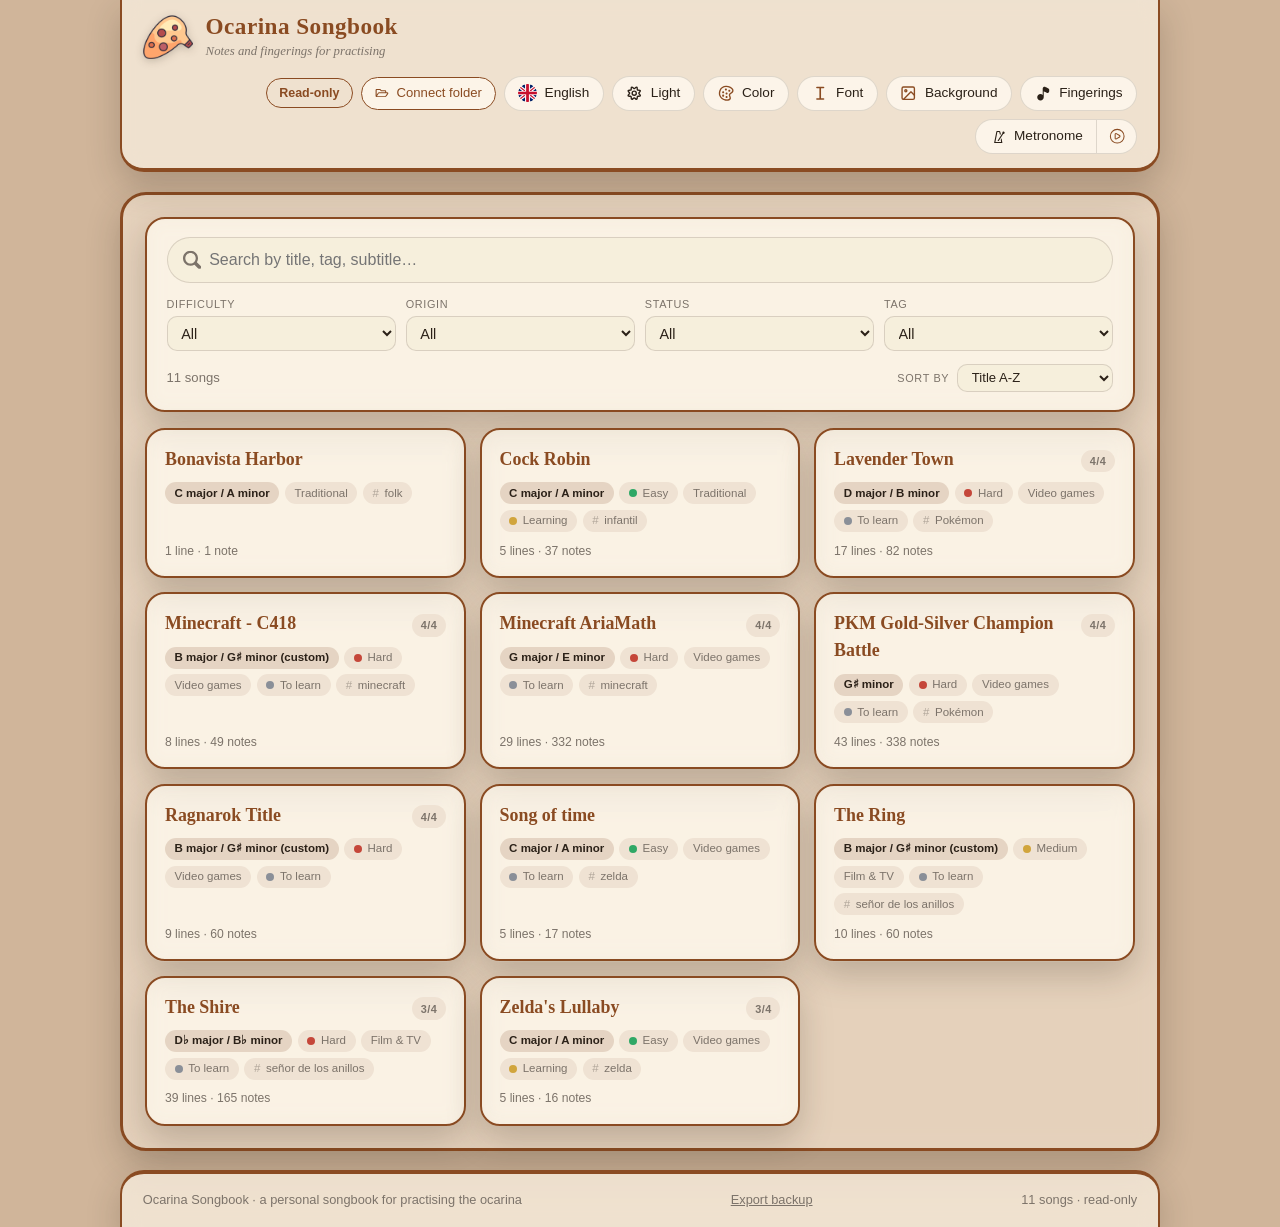
==== commit c09c796a: "new fingering size slider" ====
--- a/index.html
+++ b/index.html
@@ -11,7 +11,7 @@
 <meta name="mobile-web-app-capable" content="yes">
 <meta name="apple-mobile-web-app-capable" content="yes">
 <meta name="apple-mobile-web-app-title" content="Ocarina">
-<link rel="stylesheet" href="css/styles.css?v=c1e2573a">
+<link rel="stylesheet" href="css/styles.css?v=8f48bf3a">
 </head>
 <body>
 <svg id="fingering-sprite" width="0" height="0" style="position:absolute" aria-hidden="true" focusable="false">
@@ -75,6 +75,11 @@
         <label><input type="radio" name="view" value="fingering"><span>Digitación</span></label>
         <label><input type="radio" name="view" value="both"><span>Ambas</span></label>
       </div>
+      <label class="size-slider" id="size-slider">
+        <span>Tamaño</span>
+        <input type="range" id="size-input" min="60" max="200" step="5" value="100" aria-label="Tamaño de las digitaciones">
+        <output id="size-output">100%</output>
+      </label>
     </div>
 
     <div class="legend">
@@ -140,7 +145,7 @@
 
 <div class="toast no-print" id="toast" role="status" hidden></div>
 
-<script src="js/i18n.js?v=a21f2202"></script>
+<script src="js/i18n.js?v=a4f35975"></script>
 <script src="js/notes.js?v=5ecc671f"></script>
 <script src="js/keys.js?v=bfc69fc7"></script>
 <script src="js/fingering.js?v=1544949d"></script>
@@ -166,7 +171,7 @@
 <script src="js/editor.js?v=f2659d3b"></script>
 <script src="js/folder.js?v=bc073a36"></script>
 <script src="js/background.js?v=1efc275c"></script>
-<script src="js/preferences.js?v=672522c2"></script>
+<script src="js/preferences.js?v=6ff1febe"></script>
 <script src="js/fingering-editor.js?v=07fadadf"></script>
 <script src="js/fingering-page.js?v=284f0e43"></script>
 <script src="js/backup.js?v=002a093d"></script>
--- a/css/styles.css
+++ b/css/styles.css
@@ -312,7 +312,7 @@
 
 /* Notes that have a fingering diagram hold both the diagram and the name; html[data-view] picks
    what shows: "names" (the plain chip), "fingering" (diagram only) or "both". */
-.note--oc .ocarina{ display: none; width: 4em; height: auto; }
+.note--oc .ocarina{ display: none; width: calc(4em * var(--oc-scale, 1)); height: auto; }
 
 [data-view="fingering"] .note--oc,
 [data-view="both"] .note--oc{ padding: 0; background: none; box-shadow: none; }
@@ -577,10 +577,34 @@
   top: .6rem;
   z-index: 6;
   display:flex;
+  flex-wrap: wrap;
+  align-items: center;
   justify-content:center;
+  gap: .5rem .8rem;
   margin-bottom: 1.2rem;
   pointer-events: none;
 }
+
+/* The size of the fingering diagrams: a pill like the switch, only while the diagrams are showing. */
+.size-slider{
+  display:flex;
+  align-items:center;
+  gap: .6rem;
+  padding: .45rem 1rem;
+  border: 2px solid var(--accent);
+  border-radius: 999px;
+  background: color-mix(in srgb, var(--paper) 88%, transparent);
+  -webkit-backdrop-filter: blur(10px);
+  backdrop-filter: blur(10px);
+  box-shadow: 0 4px 16px var(--shade);
+  font-family: var(--sans);
+  font-size: .82rem;
+  color: var(--ink-soft);
+  pointer-events: auto;
+}
+.size-slider input{ width: 7.5rem; accent-color: var(--accent); }
+.size-slider output{ min-width: 2.6em; text-align: right; font-variant-numeric: tabular-nums; }
+[data-view="names"] .size-slider{ display: none; }
 
 .segmented{
   position: relative;
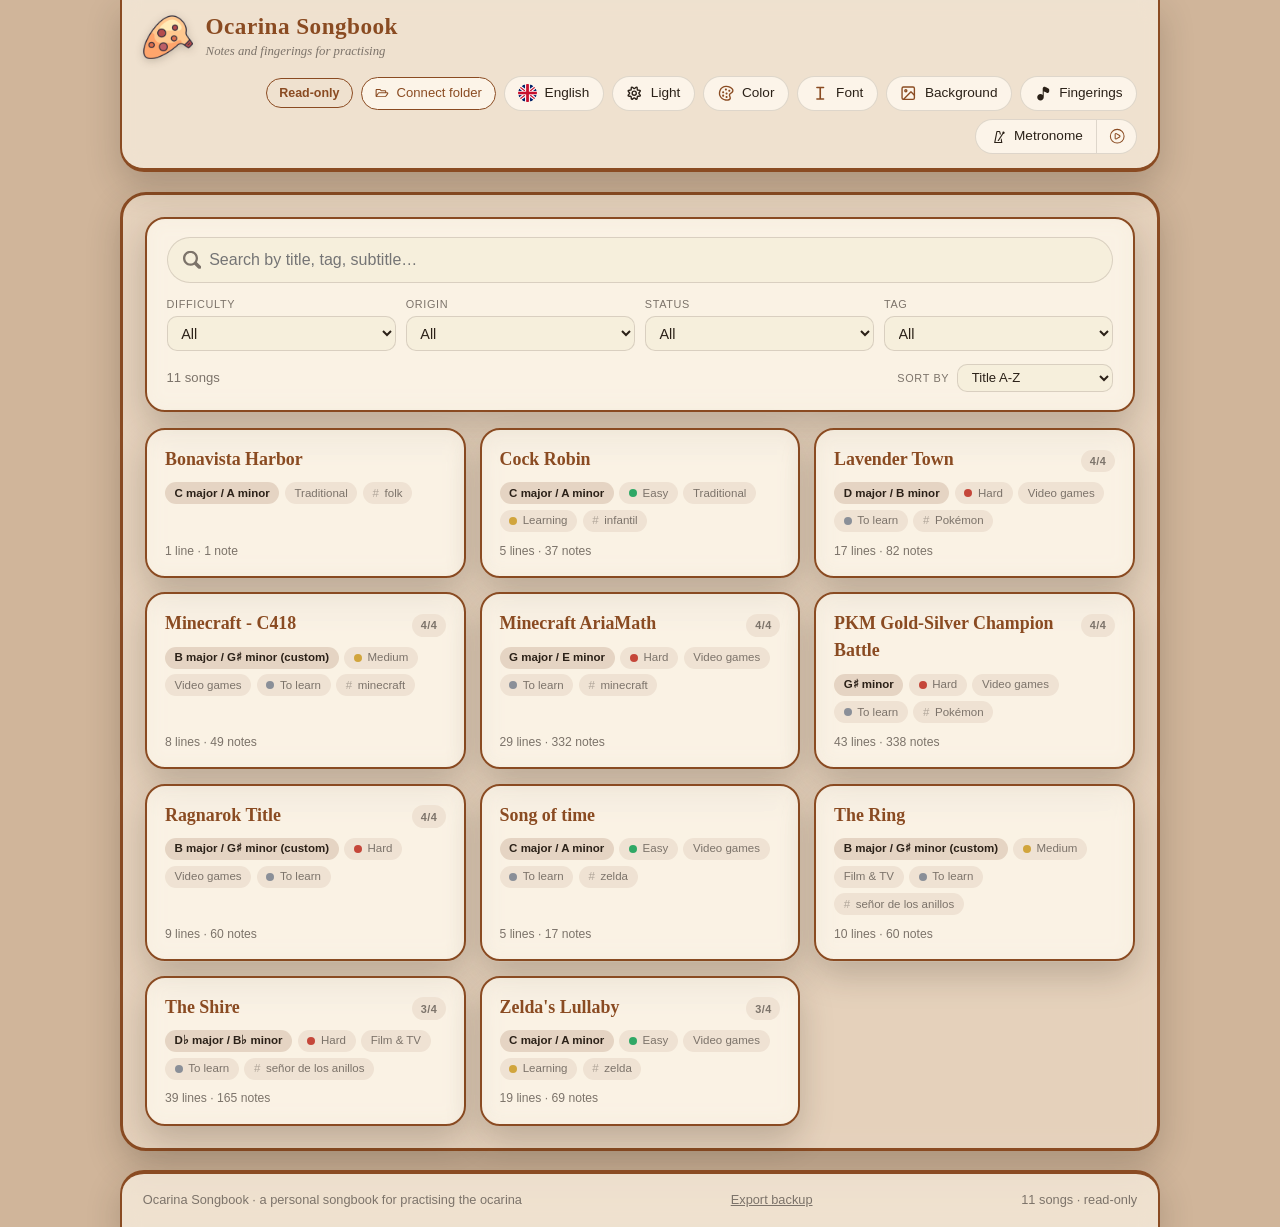
==== commit 4fd6c7d1: "edition adjustments" ====
--- a/index.html
+++ b/index.html
@@ -153,7 +153,7 @@
 <script src="js/categories.js?v=e4b6179c"></script>
 <script src="js/ui.js?v=81b71ef0"></script>
 <script src="js/menus.js?v=81224562"></script>
-<script src="js/store.js?v=a6adb113"></script>
+<script src="js/store.js?v=7196ee94"></script>
 <script src="js/router.js?v=cafb81aa"></script>
 <script src="js/home.js?v=75d3bbf1"></script>
 <script src="js/key-dialog.js?v=051c6c0b"></script>
@@ -168,7 +168,7 @@
 <script src="js/export.js?v=bba5ee3e"></script>
 <script src="js/player.js?v=c0f48d0c"></script>
 <script src="js/render.js?v=1bc6040a"></script>
-<script src="js/editor.js?v=f2659d3b"></script>
+<script src="js/editor.js?v=aae294b7"></script>
 <script src="js/folder.js?v=bc073a36"></script>
 <script src="js/background.js?v=1efc275c"></script>
 <script src="js/preferences.js?v=6ff1febe"></script>
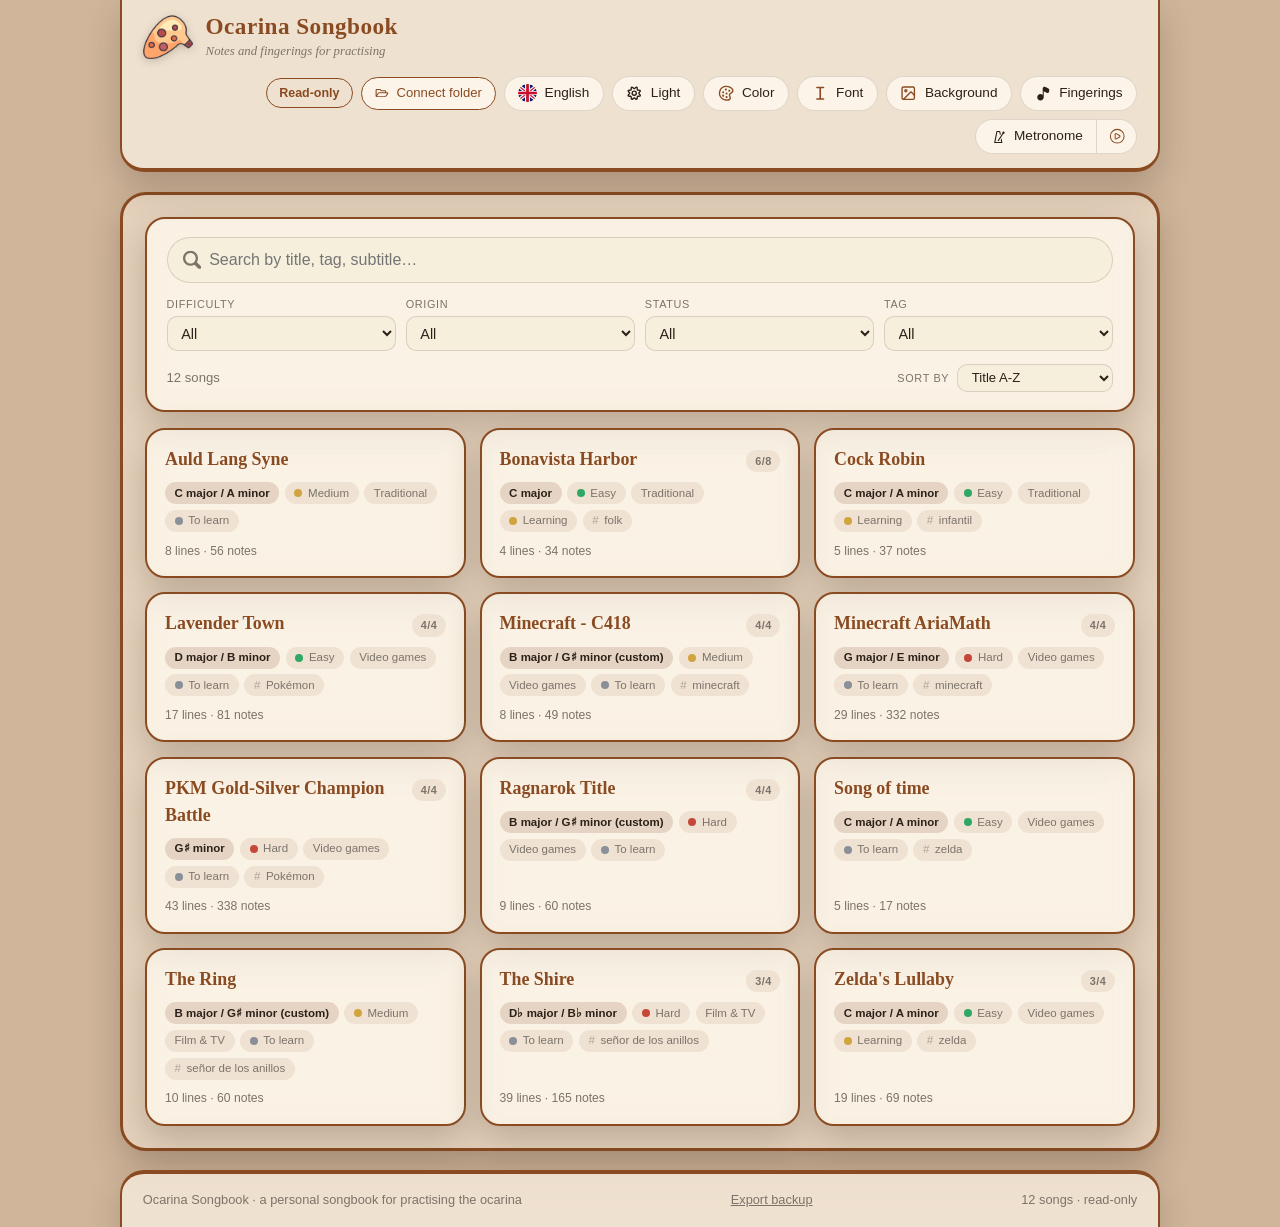
==== commit c6e931ff: "fixes on note selection" ====
--- a/index.html
+++ b/index.html
@@ -168,7 +168,7 @@
 <script src="js/export.js?v=bba5ee3e"></script>
 <script src="js/player.js?v=c0f48d0c"></script>
 <script src="js/render.js?v=1bc6040a"></script>
-<script src="js/editor.js?v=aae294b7"></script>
+<script src="js/editor.js?v=88caed87"></script>
 <script src="js/folder.js?v=bc073a36"></script>
 <script src="js/background.js?v=1efc275c"></script>
 <script src="js/preferences.js?v=6ff1febe"></script>
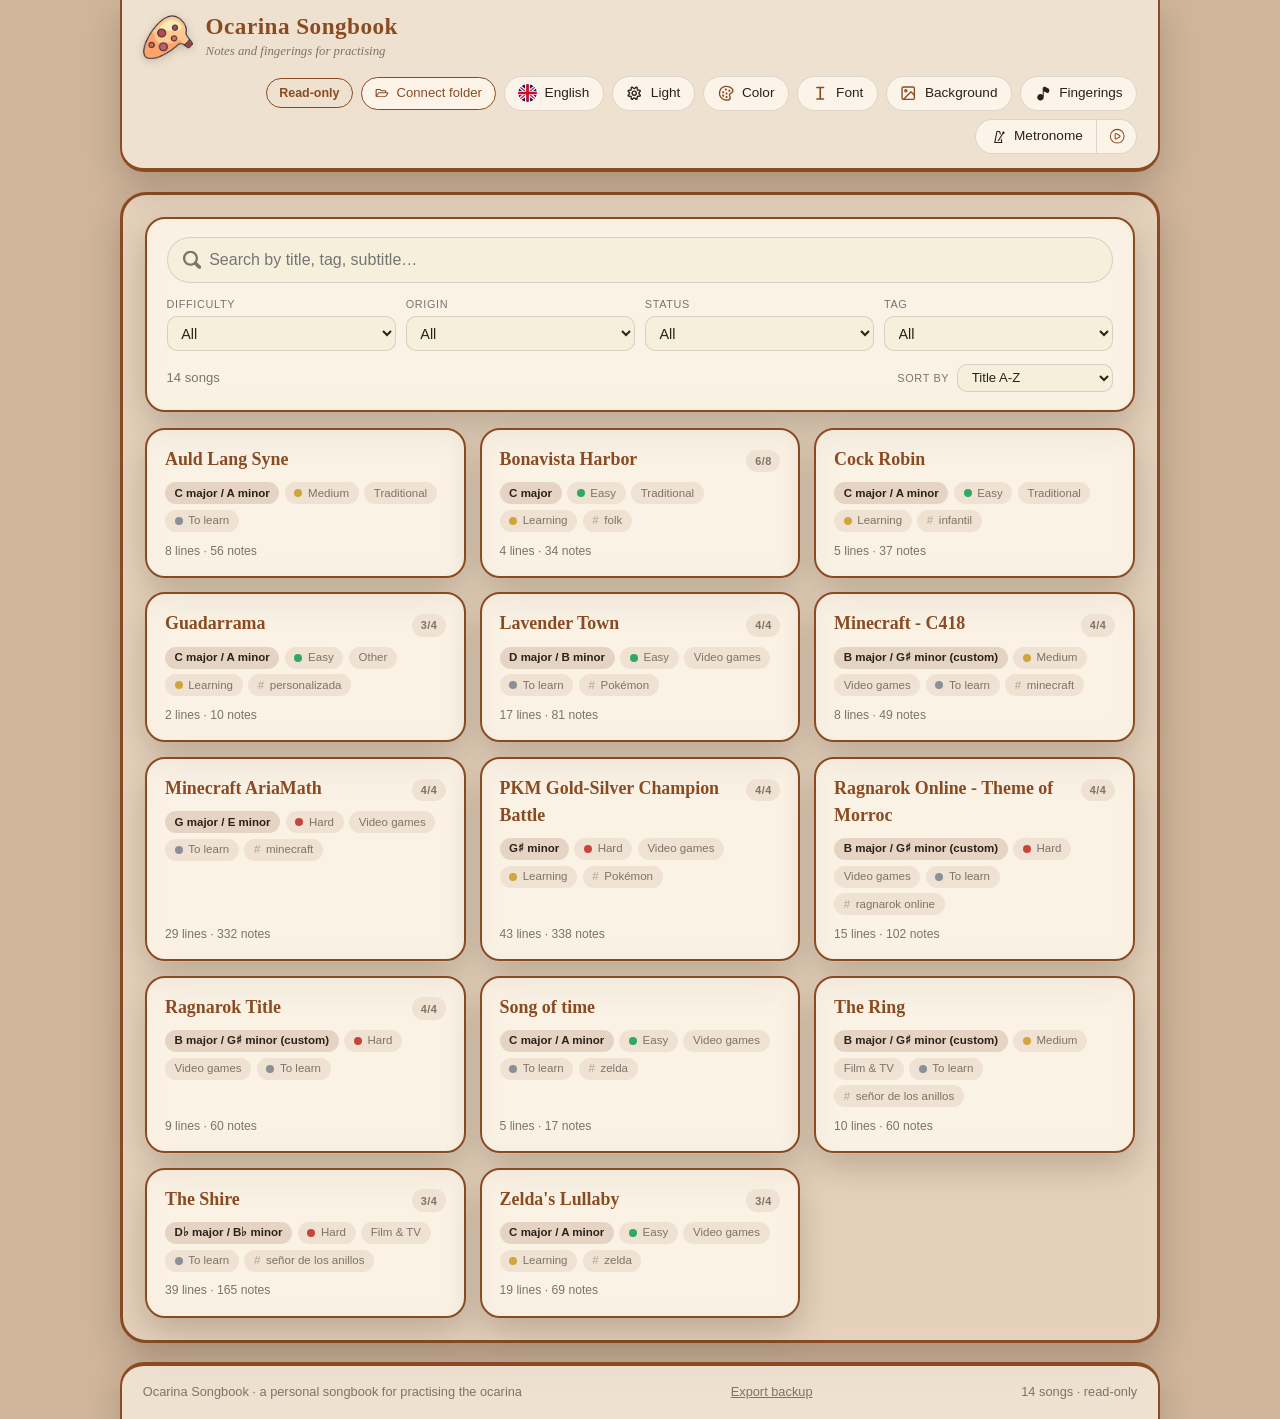
==== commit bf1f5f6c: "Addes support for 6 holes ocarina and live partiture features" ====
--- a/index.html
+++ b/index.html
@@ -11,7 +11,7 @@
 <meta name="mobile-web-app-capable" content="yes">
 <meta name="apple-mobile-web-app-capable" content="yes">
 <meta name="apple-mobile-web-app-title" content="Ocarina">
-<link rel="stylesheet" href="css/styles.css?v=8f48bf3a">
+<link rel="stylesheet" href="css/styles.css?v=24cd498f">
 </head>
 <body>
 <svg id="fingering-sprite" width="0" height="0" style="position:absolute" aria-hidden="true" focusable="false">
@@ -75,6 +75,15 @@
         <label><input type="radio" name="view" value="fingering"><span>Digitación</span></label>
         <label><input type="radio" name="view" value="both"><span>Ambas</span></label>
       </div>
+      <label class="score-toggle" id="score-toggle" title="Muestra la partitura en vez de las notas, con lo que hayas elegido arriba debajo de cada una">
+        <input type="checkbox" id="score-input" class="fp-switch-input">
+        <span class="fp-switch-track" aria-hidden="true"></span>
+        <span>Partitura</span>
+      </label>
+      <label class="inst-picker" id="instrument-picker">
+        <span>Instrumento</span>
+        <select id="instrument-input" class="input" aria-label="Instrumento"></select>
+      </label>
       <label class="size-slider" id="size-slider">
         <span>Tamaño</span>
         <input type="range" id="size-input" min="60" max="200" step="5" value="100" aria-label="Tamaño de las digitaciones">
@@ -145,10 +154,10 @@
 
 <div class="toast no-print" id="toast" role="status" hidden></div>
 
-<script src="js/i18n.js?v=a4f35975"></script>
-<script src="js/notes.js?v=5ecc671f"></script>
+<script src="js/i18n.js?v=cc097f49"></script>
+<script src="js/notes.js?v=d6e9795c"></script>
 <script src="js/keys.js?v=bfc69fc7"></script>
-<script src="js/fingering.js?v=1544949d"></script>
+<script src="js/fingering.js?v=7b1e5adc"></script>
 <script src="js/icons.js?v=138fa6bb"></script>
 <script src="js/categories.js?v=e4b6179c"></script>
 <script src="js/ui.js?v=81b71ef0"></script>
@@ -162,19 +171,19 @@
 <script src="js/midi-import.js?v=f2ad533b"></script>
 <script src="js/pitch.js?v=86aaca49"></script>
 <script src="js/metronome.js?v=b88cab87"></script>
-<script src="js/audio.js?v=fca93399"></script>
-<script src="js/ocarina-image.js?v=23627725"></script>
-<script src="js/score-image.js?v=4e587538"></script>
+<script src="js/audio.js?v=dff55023"></script>
+<script src="js/ocarina-image.js?v=e7e665f2"></script>
+<script src="js/score-image.js?v=96b1dc9d"></script>
 <script src="js/export.js?v=bba5ee3e"></script>
 <script src="js/player.js?v=c0f48d0c"></script>
-<script src="js/render.js?v=1bc6040a"></script>
+<script src="js/render.js?v=c239eb82"></script>
 <script src="js/editor.js?v=88caed87"></script>
 <script src="js/folder.js?v=bc073a36"></script>
 <script src="js/background.js?v=1efc275c"></script>
-<script src="js/preferences.js?v=6ff1febe"></script>
-<script src="js/fingering-editor.js?v=07fadadf"></script>
-<script src="js/fingering-page.js?v=284f0e43"></script>
-<script src="js/backup.js?v=002a093d"></script>
+<script src="js/preferences.js?v=199396b5"></script>
+<script src="js/fingering-editor.js?v=f997d63b"></script>
+<script src="js/fingering-page.js?v=f0afba03"></script>
+<script src="js/backup.js?v=cbbf111e"></script>
 <script src="js/pwa.js?v=e09ce499"></script>
 <script src="js/app.js?v=b48c4c60"></script>
 </body>
--- a/css/styles.css
+++ b/css/styles.css
@@ -585,6 +585,47 @@
   pointer-events: none;
 }
 
+/* Every slider in the page (size, volume, tempo, background intensity and blur...): a thin accent-coloured
+   track and a round handle, instead of the browser's plain default. */
+input[type="range"]{
+  -webkit-appearance: none;
+  appearance: none;
+  flex: 1;
+  height: 6px;
+  min-width: 3rem;
+  border-radius: 999px;
+  background: color-mix(in srgb, var(--ink) 18%, transparent);
+  outline: none;
+  cursor: pointer;
+  accent-color: var(--accent);        /* a plain-styled fallback where the appearance reset above is ignored */
+}
+input[type="range"]::-webkit-slider-runnable-track{ height: 6px; border-radius: 999px; background: transparent; }
+input[type="range"]::-webkit-slider-thumb{
+  -webkit-appearance: none;
+  appearance: none;
+  width: 1rem;
+  height: 1rem;
+  margin-top: -5px;
+  border-radius: 50%;
+  background: var(--accent);
+  border: 2px solid var(--paper);
+  box-shadow: 0 1px 3px var(--shadow);
+  cursor: pointer;
+}
+input[type="range"]::-moz-range-track{ height: 6px; border-radius: 999px; background: color-mix(in srgb, var(--ink) 18%, transparent); }
+input[type="range"]::-moz-range-progress{ height: 6px; border-radius: 999px; background: var(--accent); }
+input[type="range"]::-moz-range-thumb{
+  width: 1rem;
+  height: 1rem;
+  border-radius: 50%;
+  background: var(--accent);
+  border: 2px solid var(--paper);
+  box-shadow: 0 1px 3px var(--shadow);
+  cursor: pointer;
+}
+input[type="range"]:focus-visible{ outline: 2px solid var(--accent); outline-offset: 3px; }
+input[type="range"]:disabled{ opacity: .45; cursor: default; }
+
 /* The size of the fingering diagrams: a pill like the switch, only while the diagrams are showing. */
 .size-slider{
   display:flex;
@@ -605,6 +646,62 @@
 .size-slider input{ width: 7.5rem; accent-color: var(--accent); }
 .size-slider output{ min-width: 2.6em; text-align: right; font-variant-numeric: tabular-nums; }
 [data-view="names"] .size-slider{ display: none; }
+
+/* Which instrument's diagrams the notes/fingering switch draws: the same pill, only while it shows any. */
+.inst-picker{
+  display:flex;
+  align-items:center;
+  gap: .6rem;
+  padding: .45rem 1rem;
+  border: 2px solid var(--accent);
+  border-radius: 999px;
+  background: color-mix(in srgb, var(--paper) 88%, transparent);
+  -webkit-backdrop-filter: blur(10px);
+  backdrop-filter: blur(10px);
+  box-shadow: 0 4px 16px var(--shade);
+  font-family: var(--sans);
+  font-size: .82rem;
+  color: var(--ink-soft);
+  pointer-events: auto;
+}
+.inst-picker select{ width: auto; padding: .2rem .5rem; font-size: .8rem; }
+[data-view="names"] .inst-picker{ display: none; }
+
+/* "Partitura": a check, not a view, so it combines with any of the three above and is never hidden. */
+.score-toggle{
+  display:flex;
+  align-items:center;
+  gap: .5rem;
+  padding: .45rem 1rem;
+  border: 2px solid var(--accent);
+  border-radius: 999px;
+  background: color-mix(in srgb, var(--paper) 88%, transparent);
+  -webkit-backdrop-filter: blur(10px);
+  backdrop-filter: blur(10px);
+  box-shadow: 0 4px 16px var(--shade);
+  font-family: var(--sans);
+  font-size: .82rem;
+  color: var(--ink-soft);
+  cursor: pointer;
+  pointer-events: auto;
+}
+.score-toggle .fp-switch-track{ width: 2.3rem; height: 1.25rem; }
+.score-toggle .fp-switch-track::after{ width: .85rem; height: .85rem; }
+.score-toggle .fp-switch-input:checked + .fp-switch-track::after{ left: calc(100% - 1.05rem); }
+
+/* The live score itself: as wide as the page, scrolling sideways on a phone rather than shrinking to
+   the point of being unreadable. */
+.score-line{
+  display: block;
+  max-width: 100%;
+  height: auto;
+  margin: .3rem 0 .4rem;
+  border-radius: 10px;
+  box-shadow: 0 1px 3px var(--shadow);
+}
+/* No single note to mark while it plays (it is a picture, not chips), so the whole line is marked instead. */
+.score-line.is-playing{ outline: 3px solid var(--accent); outline-offset: 3px; }
+.score-loading{ margin: 0 0 1.2rem; font-size: .82rem; font-style: italic; color: var(--ink-soft); }
 
 .segmented{
   position: relative;
@@ -995,7 +1092,7 @@
 /* ---- Note values, rests and playback ------------------------------------------------------ */
 .note{ position: relative; }
 
-/* Length in beats, shown only when it isn't a plain quarter note. */
+/* A little picture of the note itself, shown only when it isn't a plain quarter note. */
 .note-dur{
   position: absolute;
   bottom: -16px;                /* bottom right: the top corners belong to the remove button */
@@ -1005,22 +1102,21 @@
   align-items: center;
   justify-content: center;
   box-sizing: border-box;
-  width: 1.7rem;                /* a circle, whatever the text */
+  width: 1.7rem;                /* a circle, whatever it holds */
   height: 1.7rem;
   padding: 0;
   border-radius: 50%;
   background: var(--accent);
   color: var(--paper);
-  font: 800 .88rem/1 var(--sans);
-  white-space: nowrap;
   box-shadow: 0 1px 3px rgba(0, 0, 0, .35);
 }
-
-/* A diagonal fraction: numerator raised, denominator lowered, tucked around a slash. */
-.frac-n, .frac-d{ font-size: .88em; }
-.frac-n{ transform: translateY(-.24em); }
-.frac-d{ transform: translateY(.26em); }
-.frac-s{ margin: 0 -.1em; font-size: 1.05em; font-weight: 400; }
+.dur-icon{ display: block; width: 1rem; height: auto; }
+.note-dur .dur-icon{ width: 1rem; max-height: 1.4rem; }
+
+/* The duration row of the palette: a note icon instead of its number of beats. `.dur-val` is shared with
+   other button groups (octave, note, accidental...), so this only touches the duration row itself. */
+.dur-row .dur-val{ display: inline-flex; align-items: center; justify-content: center; }
+.dur-row .dur-icon{ width: .9rem; max-height: 1.65rem; }
 
 .note--rest{
   min-width: 2.4em;
@@ -1353,6 +1449,7 @@
 /* ---- Fingerings page ------------------------------------------------------------------------- */
 .fpage-head{ display: flex; flex-wrap: wrap; align-items: flex-end; justify-content: space-between; gap: .8rem 1.2rem; }
 .fpage-head h2{ margin: 0 0 .2rem; font-size: 1.3rem; color: var(--accent); }
+.fpage-controls{ display: flex; flex-wrap: wrap; gap: .6rem 1rem; }
 .foctave{ margin-top: 1.4rem; }
 .foctave h3{ margin: 0 0 .5rem; font-size: 1.1rem; color: var(--accent); }
 .fgroup{ margin-bottom: 1rem; }
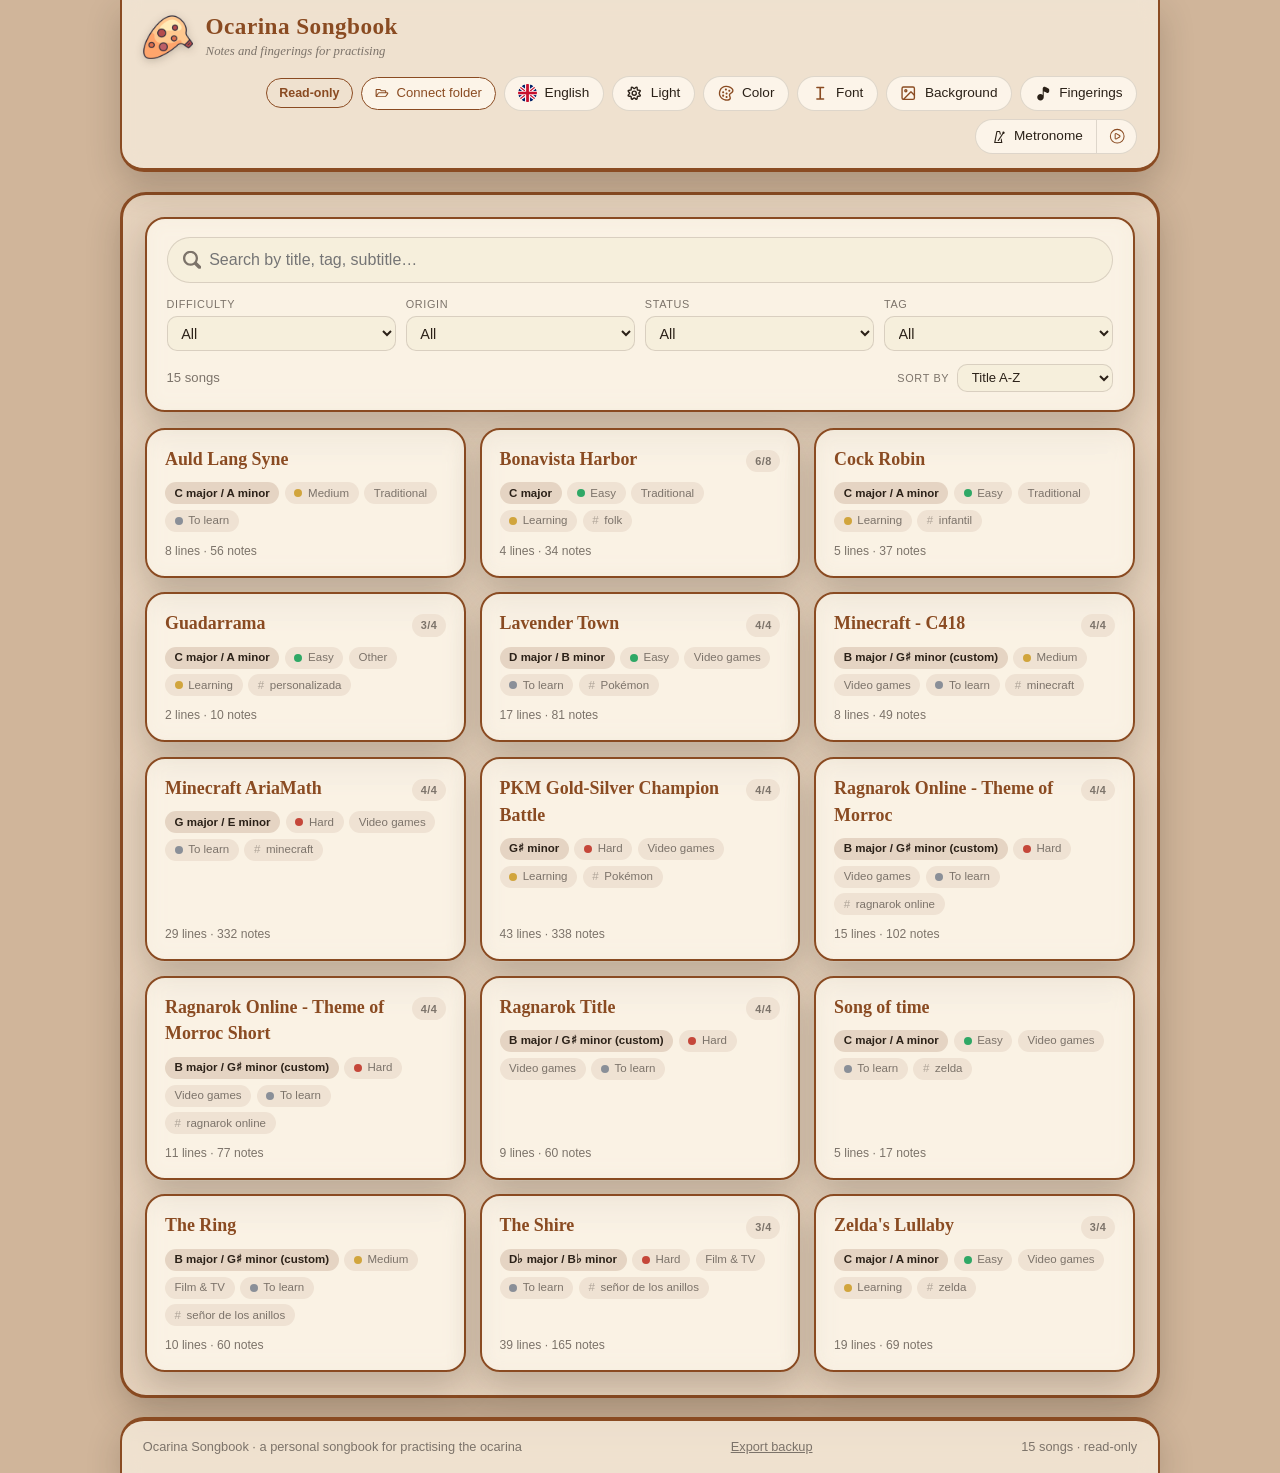
==== commit ae44a2ee: "added 6 holes digitation" ====
--- a/index.html
+++ b/index.html
@@ -11,7 +11,7 @@
 <meta name="mobile-web-app-capable" content="yes">
 <meta name="apple-mobile-web-app-capable" content="yes">
 <meta name="apple-mobile-web-app-title" content="Ocarina">
-<link rel="stylesheet" href="css/styles.css?v=24cd498f">
+<link rel="stylesheet" href="css/styles.css?v=a83e1e27">
 </head>
 <body>
 <svg id="fingering-sprite" width="0" height="0" style="position:absolute" aria-hidden="true" focusable="false">
@@ -154,7 +154,7 @@
 
 <div class="toast no-print" id="toast" role="status" hidden></div>
 
-<script src="js/i18n.js?v=cc097f49"></script>
+<script src="js/i18n.js?v=7dd7cc5e"></script>
 <script src="js/notes.js?v=d6e9795c"></script>
 <script src="js/keys.js?v=bfc69fc7"></script>
 <script src="js/fingering.js?v=7b1e5adc"></script>
@@ -171,14 +171,14 @@
 <script src="js/midi-import.js?v=f2ad533b"></script>
 <script src="js/pitch.js?v=86aaca49"></script>
 <script src="js/metronome.js?v=b88cab87"></script>
-<script src="js/audio.js?v=dff55023"></script>
+<script src="js/audio.js?v=6d4adc7b"></script>
 <script src="js/ocarina-image.js?v=e7e665f2"></script>
 <script src="js/score-image.js?v=96b1dc9d"></script>
 <script src="js/export.js?v=bba5ee3e"></script>
-<script src="js/player.js?v=c0f48d0c"></script>
-<script src="js/render.js?v=c239eb82"></script>
+<script src="js/player.js?v=c6f13312"></script>
+<script src="js/render.js?v=c436f128"></script>
 <script src="js/editor.js?v=88caed87"></script>
-<script src="js/folder.js?v=bc073a36"></script>
+<script src="js/folder.js?v=9e5905e2"></script>
 <script src="js/background.js?v=1efc275c"></script>
 <script src="js/preferences.js?v=199396b5"></script>
 <script src="js/fingering-editor.js?v=f997d63b"></script>
--- a/css/styles.css
+++ b/css/styles.css
@@ -701,6 +701,8 @@
 }
 /* No single note to mark while it plays (it is a picture, not chips), so the whole line is marked instead. */
 .score-line.is-playing{ outline: 3px solid var(--accent); outline-offset: 3px; }
+/* Clicking a line plays from it, same as clicking a chip - reading view only, not the editor's preview. */
+.rows .score-line{ cursor: pointer; }
 .score-loading{ margin: 0 0 1.2rem; font-size: .82rem; font-style: italic; color: var(--ink-soft); }
 
 .segmented{
@@ -1369,6 +1371,8 @@
 
 .folder-readonly{ display: inline-flex; align-items: center; gap: .5rem; }
 .folder-pill.is-readonly{ cursor: default; color: var(--accent); border-color: var(--accent); font-weight: 700; }
+/* Only when it is a real button (the browser can't edit at all, see js/folder.js): tap it to see why. */
+button.folder-pill.is-readonly{ cursor: pointer; }
 
 /* The metronome button and its play / stop button, joined. */
 .metro-split{ display: inline-flex; }
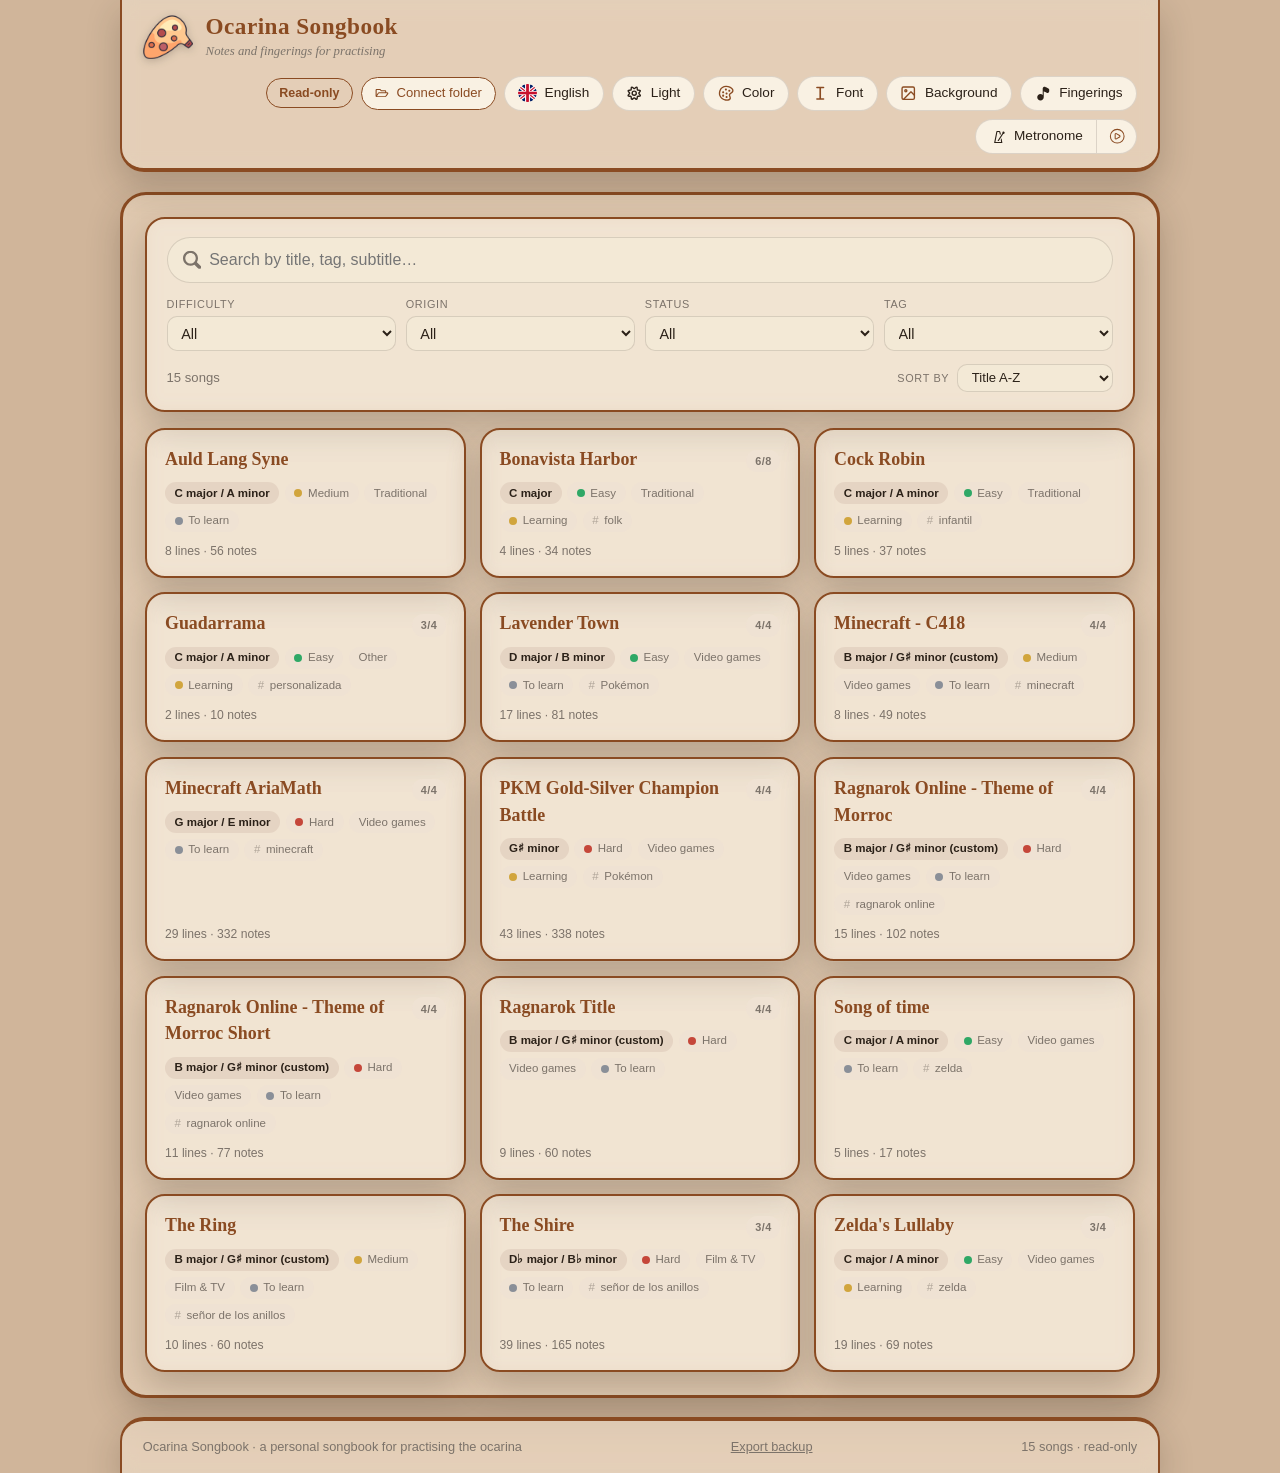
==== commit 438f7621: "minor adjustment to styles" ====
--- a/index.html
+++ b/index.html
@@ -11,7 +11,7 @@
 <meta name="mobile-web-app-capable" content="yes">
 <meta name="apple-mobile-web-app-capable" content="yes">
 <meta name="apple-mobile-web-app-title" content="Ocarina">
-<link rel="stylesheet" href="css/styles.css?v=a83e1e27">
+<link rel="stylesheet" href="css/styles.css?v=f5059cc6">
 </head>
 <body>
 <svg id="fingering-sprite" width="0" height="0" style="position:absolute" aria-hidden="true" focusable="false">
@@ -45,7 +45,16 @@
         <button type="button" aria-label="Fuente" aria-expanded="false" aria-controls="font-menu">
           <span data-icon="font"></span><span>Fuente</span>
         </button>
-        <div class="menu" id="font-menu" hidden></div>
+        <div class="menu" id="font-menu" hidden>
+          <label class="menu-slider" id="font-size-slider">
+            <span>Tamaño</span>
+            <input type="range" id="font-size-input" min="80" max="150" step="5" value="100" aria-label="Tamaño de la letra">
+            <output id="font-size-output">100%</output>
+            <button type="button" id="font-size-confirm" class="menu-slider-confirm" aria-label="Confirmar el tamaño de la letra" title="Confirmar">
+              <span data-icon="check"></span>
+            </button>
+          </label>
+        </div>
       </div>
       <div class="picker" id="background-picker">
         <button type="button" aria-label="Fondo de la página" aria-expanded="false" aria-controls="background-menu">
@@ -154,7 +163,7 @@
 
 <div class="toast no-print" id="toast" role="status" hidden></div>
 
-<script src="js/i18n.js?v=7dd7cc5e"></script>
+<script src="js/i18n.js?v=83427dec"></script>
 <script src="js/notes.js?v=d6e9795c"></script>
 <script src="js/keys.js?v=bfc69fc7"></script>
 <script src="js/fingering.js?v=7b1e5adc"></script>
@@ -180,7 +189,7 @@
 <script src="js/editor.js?v=88caed87"></script>
 <script src="js/folder.js?v=9e5905e2"></script>
 <script src="js/background.js?v=1efc275c"></script>
-<script src="js/preferences.js?v=199396b5"></script>
+<script src="js/preferences.js?v=daf0f880"></script>
 <script src="js/fingering-editor.js?v=f997d63b"></script>
 <script src="js/fingering-page.js?v=f0afba03"></script>
 <script src="js/backup.js?v=cbbf111e"></script>
--- a/css/styles.css
+++ b/css/styles.css
@@ -23,8 +23,8 @@
 
   /* The look: a page tinted with the theme colour, and translucent "glass" cards framed in it. */
   --page: color-mix(in srgb, var(--accent) 34%, var(--bg));
-  --card: color-mix(in srgb, var(--paper) 64%, transparent);        /* cards */
-  --shell: color-mix(in srgb, var(--paper) 42%, transparent);       /* the frame around the content */
+  --card: color-mix(in srgb, var(--paper) 38%, transparent);        /* cards */
+  --shell: color-mix(in srgb, var(--paper) 28%, transparent);       /* the frame around the content */
   --glass-shadow: 0 14px 34px var(--shade);
   color-scheme: light;
 }
@@ -75,7 +75,7 @@
 
 *{ box-sizing: border-box; }
 
-html{ scroll-behavior: smooth; }
+html{ scroll-behavior: smooth; font-size: calc(100% * var(--text-scale, 1)); }
 @media (prefers-reduced-motion: reduce){ html{ scroll-behavior: auto; } }
 
 body{
@@ -188,6 +188,41 @@
   cursor: pointer;
 }
 .menu button[data-font]{ font-family: var(--font); }
+
+/* A slider living inside a dropdown menu (the "Fuente" menu's text-size control), set off from the
+   buttons below it with a rule, matching .size-slider's proportions but without its own pill frame. */
+.menu-slider{
+  display: flex;
+  align-items: center;
+  gap: .5rem;
+  padding: .3rem .6rem .65rem;
+  margin-bottom: .3rem;
+  border-bottom: 1px solid var(--line);
+  font-family: var(--sans);
+  font-size: .82rem;
+  color: var(--ink-soft);
+}
+.menu-slider input{ flex: 1; min-width: 0; }
+.menu-slider output{ min-width: 2.6em; text-align: right; font-variant-numeric: tabular-nums; }
+/* Just the tick, not another button shape: the "check" icon already draws its own circle. The extra
+   ".menu-slider" ancestor in the selector is not for scoping - it is needed to outweigh the generic
+   ".menu button" rule's width:100%/padding, which otherwise wins on specificity and left a stretched,
+   misplaced hit area that only became visible (as a hover background poking past the menu) on :hover. */
+.menu-slider .menu-slider-confirm{
+  display: grid;
+  place-items: center;
+  flex: none;
+  width: 1.7rem;
+  height: 1.7rem;
+  padding: 0;
+  border: 0;
+  border-radius: 50%;
+  background: transparent;
+  color: var(--accent);
+  cursor: pointer;
+}
+.menu-slider .menu-slider-confirm .icon{ width: 1.3rem; height: 1.3rem; }
+.menu-slider .menu-slider-confirm:hover{ background: var(--mid); }
 .menu button:hover{ background: var(--mid); }
 .menu button.danger{ color: var(--danger); }
 .menu button[aria-pressed="true"]{ background: var(--mid); font-weight: 700; }
@@ -929,8 +964,8 @@
 .card, .song, .legend, .filters, .topbar, .site-footer, .shell{
   border: 2px solid var(--accent);
   background: var(--card);
-  -webkit-backdrop-filter: blur(10px) saturate(1.15);
-  backdrop-filter: blur(10px) saturate(1.15);
+  -webkit-backdrop-filter: blur(8.5px) saturate(1.15);
+  backdrop-filter: blur(8.5px) saturate(1.15);
   box-shadow: var(--glass-shadow);
 }
 .card, .song, .legend, .filters{ border-radius: 20px; }
